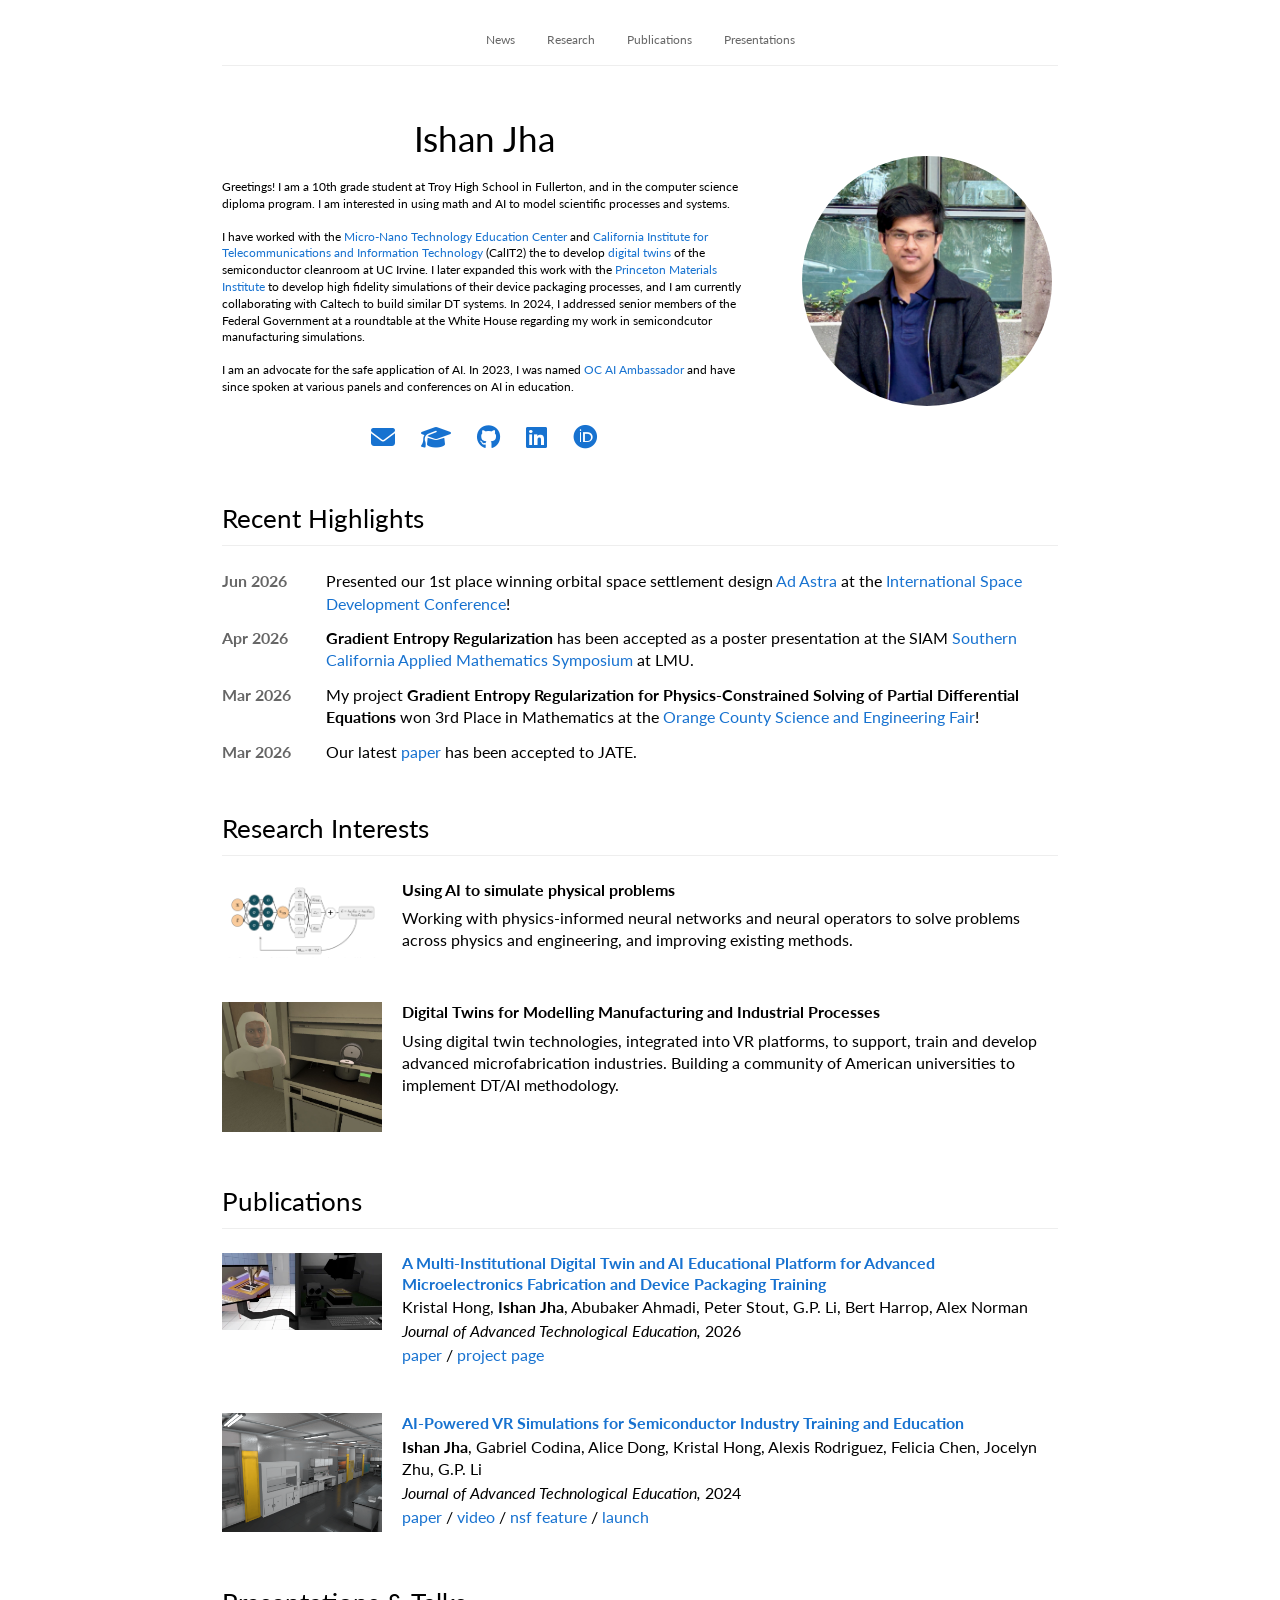
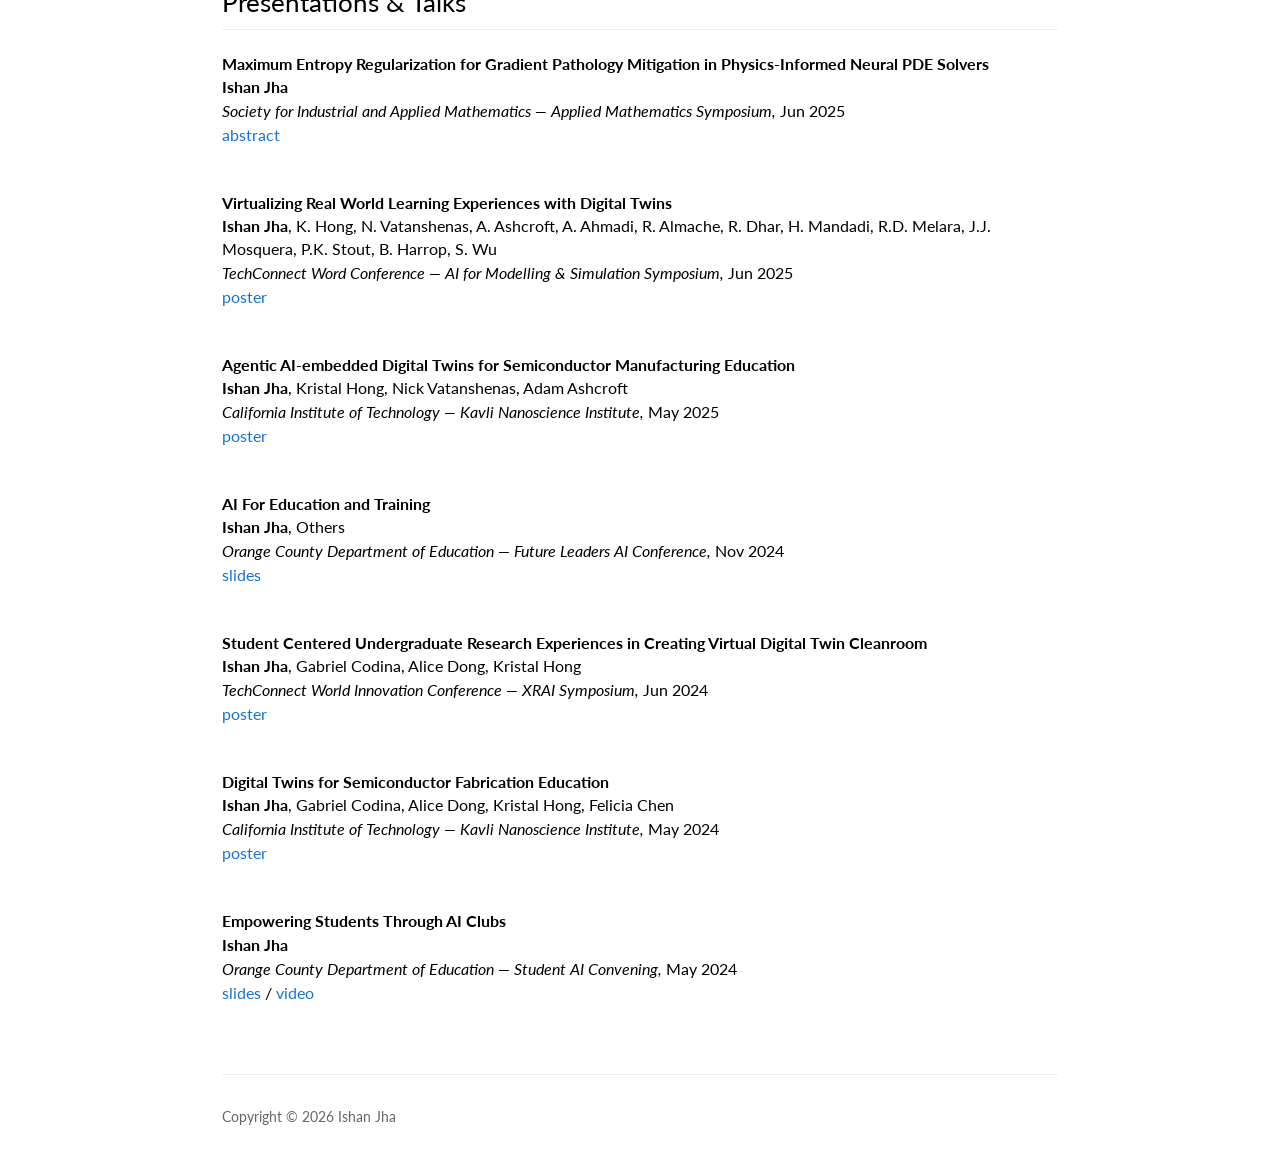
==== index.html @ f0838586 "Decrease body font size from 16px to 12px" ====
<!DOCTYPE html>
<html lang="en">
<head>
    <meta charset="UTF-8">
    <meta name="viewport" content="width=device-width, initial-scale=1.0">
    <title>Ishan Jha</title>
    <!-- Lato is the exact font used on Jon Barron's website -->
    <link href="https://fonts.googleapis.com/css2?family=Lato:ital,wght@0,300;0,400;0,700;1,400&display=swap" rel="stylesheet">
    <!-- FontAwesome for your icons -->
    <link rel="stylesheet" href="https://cdnjs.cloudflare.com/ajax/libs/font-awesome/6.4.0/css/all.min.css">
    
    <style> 
        :root {
            --theme-link: #1772d0; /* Exact blue from Jon Barron's site */
            --theme-hover: #0f5ba6;
            --text-main: #000000; /* Darker black to match the reference */
            --text-muted: #666666;
            --bg-body: #ffffff;
            --border-color: #eeeeee; 
        }

        * {
            box-sizing: border-box;
            margin: 0;
            padding: 0;
        }

        body {
            font-family: 'Lato', Verdana, Helvetica, sans-serif;
            font-size: 12px;
            color: var(--text-main);
            line-height: 1.4;
            background: var(--bg-body);
            -webkit-font-smoothing: antialiased;
            max-width: 900px;
            margin: 0 auto;
            padding: 2rem;
        }

        a {
            color: var(--theme-link); 
            text-decoration: none; 
            transition: color 0.2s ease-in-out; 
        }
        
        a:hover {
            text-decoration: underline; 
        }

        p {
            margin-bottom: 1rem;
            text-align: left; /* Removed justify to match reference */
        }

        /* Top Navigation */
        .top-nav {
            display: flex;
            justify-content: center;
            gap: 2rem;
            margin-bottom: 3rem;
            padding-bottom: 1rem;
            border-bottom: 1px solid var(--border-color);
        }

        .top-nav a {
            color: var(--text-muted);
            font-weight: 400;
        }

        .top-nav a:hover {
            color: var(--text-main);
            text-decoration: none;
        }

        /* Intro Section */
        .intro-container {
            display: flex;
            align-items: center;
            gap: 50px;
            margin-bottom: 3rem;
        }

        .intro-text {
            flex: 2;
        }

        .intro-image {
            flex: 1;
            text-align: center;
        }

        .intro-name {
            font-size: 2.2rem;
            font-weight: 400;
            margin-bottom: 1rem;
            color: #000;
            text-align: center;
        }

        .social-icons {
            text-align: center;
            margin-top: 1.5rem;
            font-size: 1.5rem;
        }

        .social-icons a {
            color: var(--theme-link);
            margin: 0 10px;
            transition: color 0.2s ease;
        }

        /* Image styling updated to force a perfect circle */
        .profile-pic {
            width: 100%;
            max-width: 250px;
            aspect-ratio: 1 / 1; /* Forces perfect square bounds before rounding */
            border-radius: 50%;
            object-fit: cover;
        }

        /* Section Headers */
        h2 {
            font-size: 1.6rem;
            font-weight: 400;
            margin-top: 3rem;
            margin-bottom: 1.5rem;
            color: #000;
            border-bottom: 1px solid var(--border-color);
            padding-bottom: 0.5rem;
        }

        /* News List */
        .news-list {
            margin-bottom: 2rem;
        }

        .news-item {
            display: flex;
            gap: 1.5rem;
            margin-bottom: 0.75rem;
            font-size: 1rem;
        }

        .news-date {
            flex: 0 0 80px;
            font-weight: 700;
            color: var(--text-muted);
        }

        .news-content {
            flex: 1;
        }

        /* Academic Item Rows */
        .item-row {
            display: flex;
            gap: 20px;
            margin-bottom: 2.5rem;
            align-items: flex-start;
        }

        .item-image {
            flex: 0 0 160px; /* Matched to typical Jon Barron image width */
        }

        .item-image img {
            width: 100%;
            height: auto;
        }

        .item-content {
            flex: 1;
        }

        /* Paper Title Styling */
        .item-title {
            font-size: 1rem;
            font-weight: 700;
            margin-bottom: 0.1rem;
            line-height: 1.3;
        }
        
        .item-title a {
            color: var(--theme-link); /* Titles are blue when linked */
            text-decoration: none;
        }
        
        .item-title a:hover {
            text-decoration: underline;
        }

        /* Authors Styling */
        .item-authors {
            font-size: 1rem;
            margin-bottom: 0.1rem;
            color: var(--text-main);
        }

        .author-highlight {
            font-weight: 700;
            color: var(--text-main);
        }

        /* Venue Styling */
        .item-venue {
            font-size: 1rem;
            font-style: italic;
            margin-bottom: 0.1rem;
            color: var(--text-main);
        }
        
        .item-venue span.date {
            font-style: normal;
            font-weight: 400;
            color: var(--text-main); /* Removed red color */
        }

        /* Links Styling */
        .item-links {
            font-size: 1rem;
            margin-bottom: 0.4rem;
        }

        /* Abstract Styling */
        .item-abstract {
            font-size: 1rem;
            color: var(--text-main); /* Changed from muted to standard black */
            margin-top: 0.4rem;
            text-align: left; /* Removed justify */
        }

        /* Footer */
        footer {
            margin-top: 4rem;
            padding-top: 2rem;
            border-top: 1px solid var(--border-color);
            text-align: center;
            color: var(--text-muted);
            font-size: 0.9rem;
        }

        /* Mobile Responsiveness */
        @media (max-width: 768px) {
            .intro-container {
                flex-direction: column-reverse;
                text-align: center;
                gap: 2rem;
            }
            .intro-text p {
                text-align: left;
            }
            .item-row {
                flex-direction: column;
                gap: 15px;
            }
            .item-image {
                flex: none;
                width: 100%;
                max-width: 200px;
                margin: 0 auto;
            }
        }
    </style>
</head>
<body>

    <!-- TOP NAVIGATION -->
    <nav class="top-nav">
        <a href="#news">News</a>
        <a href="#research">Research</a>
        <a href="#publications">Publications</a>
        <a href="#presentations">Presentations</a>
    </nav>

    <!-- INTRO SECTION -->
    <div class="intro-container">
        <div class="intro-text">
            <h1 class="intro-name">Ishan Jha</h1>
            
            <p>Greetings! I am a 10th grade student at Troy High School in Fullerton, and in the computer science diploma program. I am interested in using math and AI to model scientific processes and systems.</p>
            <p>I have worked with the <a href="https://micronanoeducation.org" target="_blank">Micro-Nano Technology Education Center</a> and <a href="https://www.calit2.uci.edu" target="_blank"> California Institute for Telecommunications and Information Technology</a> (CalIT2) the to develop <a href="https://en.wikipedia.org/wiki/Simulations_and_games_in_industry_education" target="_blank">digital twins</a> of the semiconductor cleanroom at UC Irvine. I later expanded this work with the <a href="https://materials.princeton.edu" target="_blank">Princeton Materials Institute</a> to develop high fidelity simulations of their device packaging processes, and I am currently collaborating with Caltech to build similar DT systems. In 2024, I addressed senior members of the Federal Government at a roundtable at the White House regarding my work in semicondcutor manufacturing simulations.</p>
            <p>I am an advocate for the safe application of AI. In 2023, I was named <a href="https://ocde.us/Pages/Home.aspx" target="_blank">OC AI Ambassador</a> and have since spoken at various panels and conferences on AI in education.</p>

            <!-- Icons moved below the text blocks -->
            <div class="social-icons">
                <a href="mailto:ishanyjha@gmail.com" title="Email"><i class="fa-solid fa-envelope"></i></a>
                <a href="https://scholar.google.com/citations?user=KJxBoMAAAAAJ&hl=en&" target="_blank" title="Google Scholar"><i class="fa-solid fa-graduation-cap"></i></a>
                <a href="https://github.com/ishanyjha" target="_blank" title="GitHub"><i class="fa-brands fa-github"></i></a>
                <a href="https://www.linkedin.com/in/ishan-j-871094354/" target="_blank" title="LinkedIn"><i class="fa-brands fa-linkedin"></i></a>
                <a href="https://orcid.org/0009-0009-4202-9139" target="_blank" title="ORCID"><i class="fa-brands fa-orcid"></i></a>
            </div>
        </div>
        
        <div class="intro-image">
            <img src="IMG_1922.jpeg" alt="Ishan Jha" class="profile-pic">
        </div>
    </div>

    <!-- NEWS SECTION -->
    <div id="news">
        <h2>Recent Highlights</h2>
        <div class="news-list">
            <div class="news-item">
                <div class="news-date">Jun 2026</div>
                <div class="news-content">Presented our 1st place winning orbital space settlement design <a href="https://drive.google.com/file/d/1yrLhhtL4hJG6lbQ-jq8W8Y3J7CUIvzwR/view?usp=sharing" target="_blank">Ad Astra</a> at the <a href="https://nss.org/nss-space-settlement-contest" target="_blank">International Space Development Conference</a>!</div>
            </div>
            <div class="news-item">
                <div class="news-date">Apr 2026</div>
                <div class="news-content"><b>Gradient Entropy Regularization</b> has been accepted as a poster presentation at the SIAM <a href="https://www.socams.org/" target="_blank">Southern California Applied Mathematics Symposium</a> at LMU.</div>
            </div>        
            <div class="news-item">
                <div class="news-date">Mar 2026</div>
                <div class="news-content">My project <b>Gradient Entropy Regularization for Physics-Constrained Solving of Partial Differential Equations</b> won 3rd Place in Mathematics at the <a href="https://ocsef.org/fair/awards" target="_blank">Orange County Science and Engineering Fair</a>!</div>
            </div>
            <div class="news-item">
                <div class="news-date">Mar 2026</div>
                <div class="news-content">Our latest <a href="https://zenodo.org/records/19241366" target="_blank">paper</a> has been accepted to JATE.</div>
            </div>
        </div>
    </div>

    <!-- RESEARCH SECTION -->
    <div id="research">
        <h2>Research Interests</h2>
        
        <div class="item-row">
            <div class="item-image"><img src="hello.png" alt="Visualization for Physics-Informed ML research"></div>
            <div class="item-content">
                <div class="item-title">Using AI to simulate physical problems</div>
                <div class="item-abstract">Working with physics-informed neural networks and neural operators to solve problems across physics and engineering, and improving existing methods.</div>
            </div>
        </div>

        <div class="item-row">
            <div class="item-image"><img src="snip.JPG" alt="Simulation view for Digital Twin project"></div>
            <div class="item-content">
                <div class="item-title">Digital Twins for Modelling Manufacturing and Industrial Processes</div>
                <div class="item-abstract">Using digital twin technologies, integrated into VR platforms, to support, train and develop advanced microfabrication industries. Building a community of American universities to implement DT/AI methodology.</div>
            </div>
        </div>
    </div>

    <!-- PUBLICATIONS SECTION -->
    <div id="publications">
        <h2>Publications</h2>

        <div class="item-row">
            <div class="item-image"><img src="Paper2.png" alt="Paper Thumbnail"></div>
            <div class="item-content">
                <!-- Title wrapped in <a> tag to match the blue linked title format exactly -->
                <div class="item-title"><a href="https://zenodo.org/records/19241366" target="_blank">A Multi-Institutional Digital Twin and AI Educational Platform for Advanced Microelectronics Fabrication and Device Packaging Training</a></div>
                <div class="item-authors">Kristal Hong, <span class="author-highlight">Ishan Jha</span>, Abubaker Ahmadi, Peter Stout, G.P. Li, Bert Harrop, Alex Norman</div>
                <div class="item-venue">Journal of Advanced Technological Education, <span class="date">2026</span></div>
                <div class="item-links">
                    <a href="https://zenodo.org/records/19241366" target="_blank">paper</a> / 
                    <a href="https://ishanyjha.github.io/dtai.html" target="_blank">project page</a>
                </div>
               
            </div>
        </div>
        
        <div class="item-row">
            <div class="item-image"><img src="Visual1.png" alt="Paper Thumbnail"></div>
            <div class="item-content">
                <!-- Title wrapped in <a> tag to match the blue linked title format exactly -->
                <div class="item-title"><a href="https://zenodo.org/records/14933891" target="_blank">AI-Powered VR Simulations for Semiconductor Industry Training and Education</a></div>
                <div class="item-authors"><span class="author-highlight">Ishan Jha</span>, Gabriel Codina, Alice Dong, Kristal Hong, Alexis Rodriguez, Felicia Chen, Jocelyn Zhu, G.P. Li</div>
                <div class="item-venue">Journal of Advanced Technological Education, <span class="date">2024</span></div>
                <div class="item-links">
                    <a href="https://zenodo.org/records/14933891" target="_blank">paper</a> / 
                    <a href="https://www.youtube.com/watch?v=Ri-jqU0WzQM&t=5s" target="_blank">video</a> / 
                    <a href="https://www.nsf.gov/news/sparking-curiosity-future-semiconductor-workforce" target="_blank">nsf feature</a> / 
                    <a href="https://launch.siminsights.com?s=f70bd167-3f04-4f28-8339-7ff5fab28807" target="_blank">launch</a>
                </div>
               
            </div>
        </div>
    </div>

    <!-- PRESENTATIONS SECTION -->
    <div id="presentations">
        <h2>Presentations & Talks</h2>

        <div class="item-row">
            <div class="item-content">
                <div class="item-title">Maximum Entropy Regularization for Gradient Pathology Mitigation in Physics-Informed Neural PDE Solvers</div>
                <div class="item-authors"><span class="author-highlight">Ishan Jha</span></div>
                <div class="item-venue">Society for Industrial and Applied Mathematics — Applied Mathematics Symposium, <span class="date">Jun 2025</span></div>
                <div class="item-links">
                    <a href="https://www.socams.org/schedule" target="_blank">abstract</a>
                </div>
            </div>
        </div>
        
        <div class="item-row">
            <div class="item-content">
                <div class="item-title">Virtualizing Real World Learning Experiences with Digital Twins</div>
                <div class="item-authors"><span class="author-highlight">Ishan Jha</span>, K. Hong, N. Vatanshenas, A. Ashcroft, A. Ahmadi, R. Almache, R. Dhar, H. Mandadi, R.D. Melara, J.J. Mosquera, P.K. Stout, B. Harrop, S. Wu</div>
                <div class="item-venue">TechConnect Word Conference — AI for Modelling & Simulation Symposium, <span class="date">Jun 2025</span></div>
                <div class="item-links">
                    <a href="https://princeton.edu" target="_blank">poster</a>
                </div>
            </div>
        </div>

        <div class="item-row">
            <div class="item-content">
                <div class="item-title">Agentic AI-embedded Digital Twins for Semiconductor Manufacturing Education</div>
                <div class="item-authors"><span class="author-highlight">Ishan Jha</span>, Kristal Hong, Nick Vatanshenas, Adam Ashcroft</div>
                <div class="item-venue">California Institute of Technology — Kavli Nanoscience Institute, <span class="date">May 2025</span></div>
                <div class="item-links">
                    <a href="https://github.com/Ishanyjha/ishanyjha.github.io/blob/b8a08e5515cd70a42ba76ed5155820049a36e841/Poster%20for%20Caltech%202025.pdf" target="_blank">poster</a>
                </div>
            </div>
        </div>

        <div class="item-row">
            <div class="item-content">
                <div class="item-title">AI For Education and Training</div>
                <div class="item-authors"><span class="author-highlight">Ishan Jha</span>, Others</div>
                <div class="item-venue">Orange County Department of Education — Future Leaders AI Conference, <span class="date">Nov 2024</span></div>
                <div class="item-links">
                    <a href="https://docs.google.com/presentation/d/1trymELfKDnHdj340TnMqMLKF8STPKpN9xWVmITHn03Y/edit?usp=sharing" target="_blank">slides</a>
                </div>
            </div>
        </div>

        <div class="item-row">
            <div class="item-content">
                <div class="item-title">Student Centered Undergraduate Research Experiences in Creating Virtual Digital Twin Cleanroom</div>
                <div class="item-authors"><span class="author-highlight">Ishan Jha</span>, Gabriel Codina, Alice Dong, Kristal Hong</div>
                <div class="item-venue">TechConnect World Innovation Conference — XRAI Symposium, <span class="date">Jun 2024</span></div>
                <div class="item-links">
                    <a href="https://github.com/Ishanyjha/ishanyjha.github.io/blob/2c21d5897545eb75615c337f28bb3d09b966de41/UCI%20START%20Academic%20Poster%20(1).pdf" target="_blank">poster</a>
                </div>
            </div>
        </div>

        <div class="item-row">
            <div class="item-content">
                <div class="item-title">Digital Twins for Semiconductor Fabrication Education</div>
                <div class="item-authors"><span class="author-highlight">Ishan Jha</span>, Gabriel Codina, Alice Dong, Kristal Hong, Felicia Chen</div>
                <div class="item-venue">California Institute of Technology — Kavli Nanoscience Institute, <span class="date">May 2024</span></div>
                <div class="item-links">
                    <a href="https://github.com/Ishanyjha/ishanyjha.github.io/blob/2c21d5897545eb75615c337f28bb3d09b966de41/UCI%20START%20Academic%20Poster%20(1).pdf" target="_blank">poster</a>
                </div>
            </div>
        </div>

        <div class="item-row">
            <div class="item-content">
                <div class="item-title">Empowering Students Through AI Clubs</div>
                <div class="item-authors"><span class="author-highlight">Ishan Jha</span></div>
                <div class="item-venue">Orange County Department of Education — Student AI Convening, <span class="date">May 2024</span></div>
                <div class="item-links">
                    <a href="https://docs.google.com/presentation/d/1hj7_zbnqVg7TAxt5kjAVCEwvPyUrD_DBp5Ijl_JvQo8/edit?usp=sharing" target="_blank">slides</a> / 
                    <a href="https://www.youtube.com/watch?v=NugQOMaJuuw" target="_blank">video</a>
                </div>
            </div>
        </div>
    </div>

    <footer>
        <p>Copyright &copy; 2026 Ishan Jha</p>
    </footer>

</body>
</html>
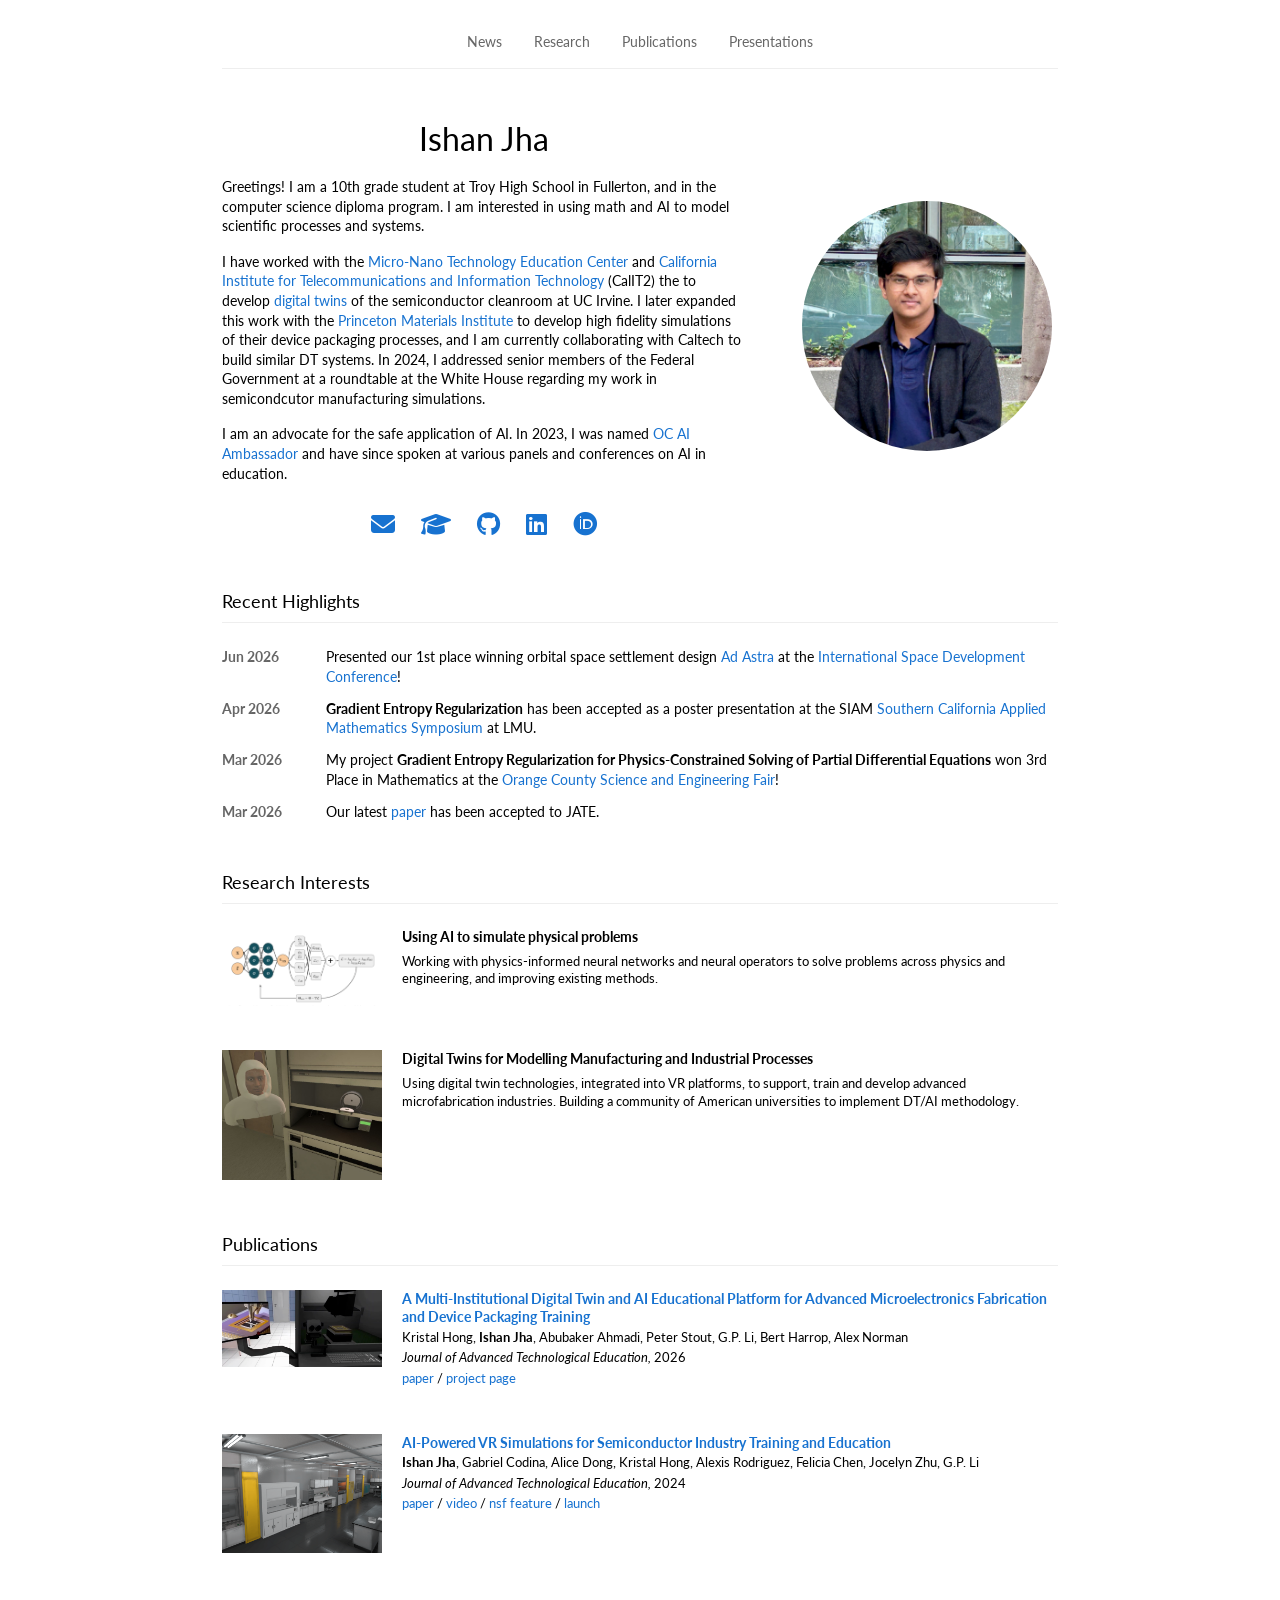
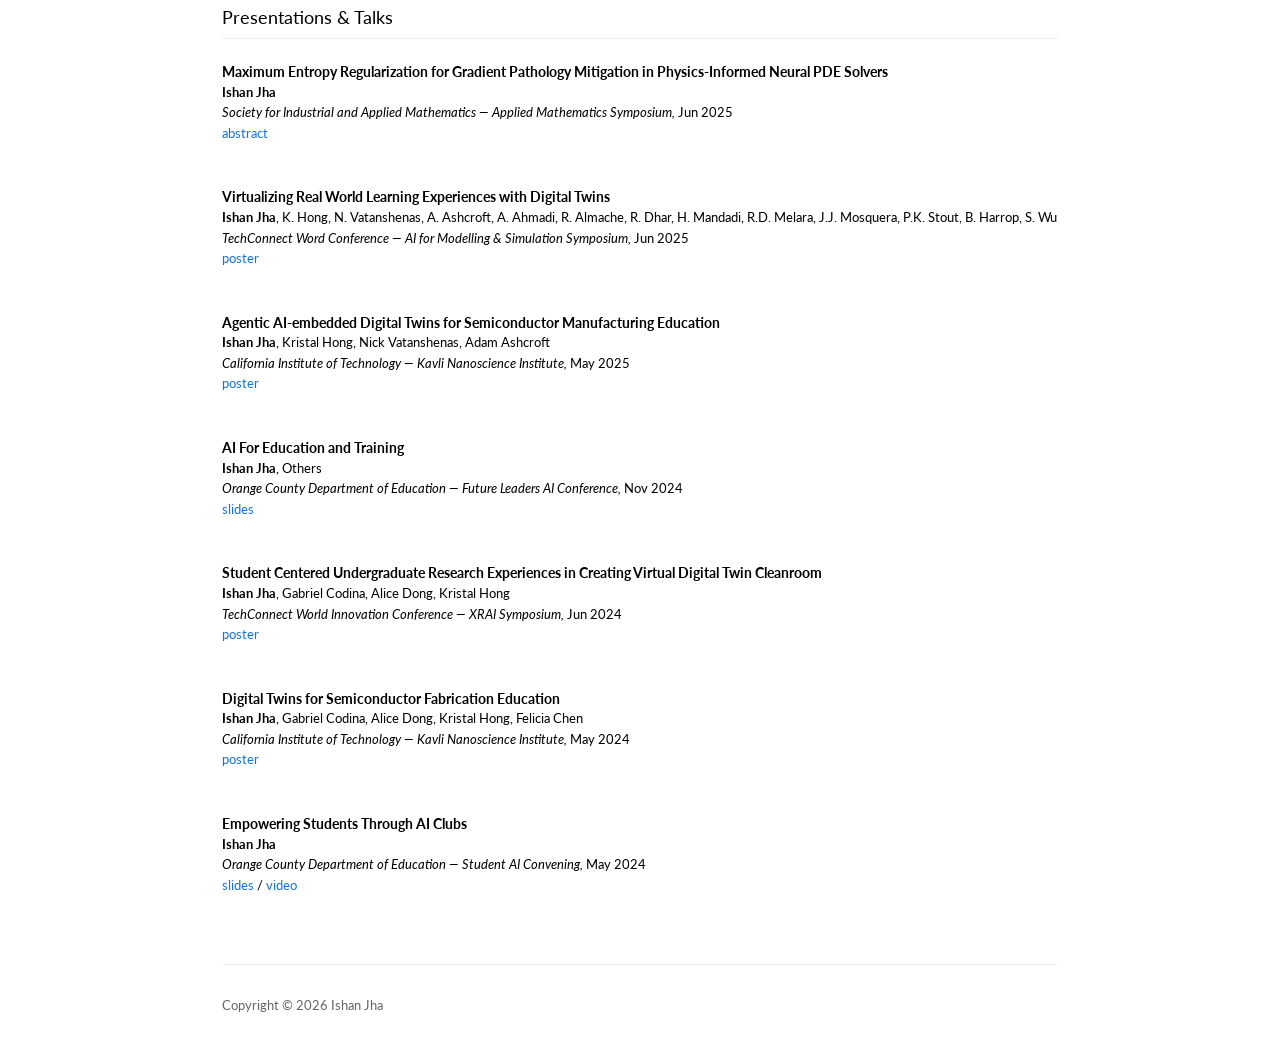
==== commit acdd3991: "Adjust font sizes for various elements in index.html" ====
--- a/index.html
+++ b/index.html
@@ -27,7 +27,7 @@
 
         body {
             font-family: 'Lato', Verdana, Helvetica, sans-serif;
-            font-size: 12px;
+            font-size: 14px;
             color: var(--text-main);
             line-height: 1.4;
             background: var(--bg-body);
@@ -90,7 +90,7 @@
         }
 
         .intro-name {
-            font-size: 2.2rem;
+            font-size: 1.98rem;
             font-weight: 400;
             margin-bottom: 1rem;
             color: #000;
@@ -120,7 +120,7 @@
 
         /* Section Headers */
         h2 {
-            font-size: 1.6rem;
+            font-size: 1.11rem;
             font-weight: 400;
             margin-top: 3rem;
             margin-bottom: 1.5rem;
@@ -138,7 +138,7 @@
             display: flex;
             gap: 1.5rem;
             margin-bottom: 0.75rem;
-            font-size: 1rem;
+            font-size: 0.89rem;
         }
 
         .news-date {
@@ -174,7 +174,7 @@
 
         /* Paper Title Styling */
         .item-title {
-            font-size: 1rem;
+            font-size: 0.87rem;
             font-weight: 700;
             margin-bottom: 0.1rem;
             line-height: 1.3;
@@ -191,7 +191,7 @@
 
         /* Authors Styling */
         .item-authors {
-            font-size: 1rem;
+            font-size: 0.84rem;
             margin-bottom: 0.1rem;
             color: var(--text-main);
         }
@@ -203,7 +203,7 @@
 
         /* Venue Styling */
         .item-venue {
-            font-size: 1rem;
+            font-size: 0.84rem;
             font-style: italic;
             margin-bottom: 0.1rem;
             color: var(--text-main);
@@ -217,13 +217,13 @@
 
         /* Links Styling */
         .item-links {
-            font-size: 1rem;
+            font-size: 0.824rem;
             margin-bottom: 0.4rem;
         }
 
         /* Abstract Styling */
         .item-abstract {
-            font-size: 1rem;
+            font-size: 0.80rem;
             color: var(--text-main); /* Changed from muted to standard black */
             margin-top: 0.4rem;
             text-align: left; /* Removed justify */
@@ -236,7 +236,7 @@
             border-top: 1px solid var(--border-color);
             text-align: center;
             color: var(--text-muted);
-            font-size: 0.9rem;
+            font-size: 0.8rem;
         }
 
         /* Mobile Responsiveness */
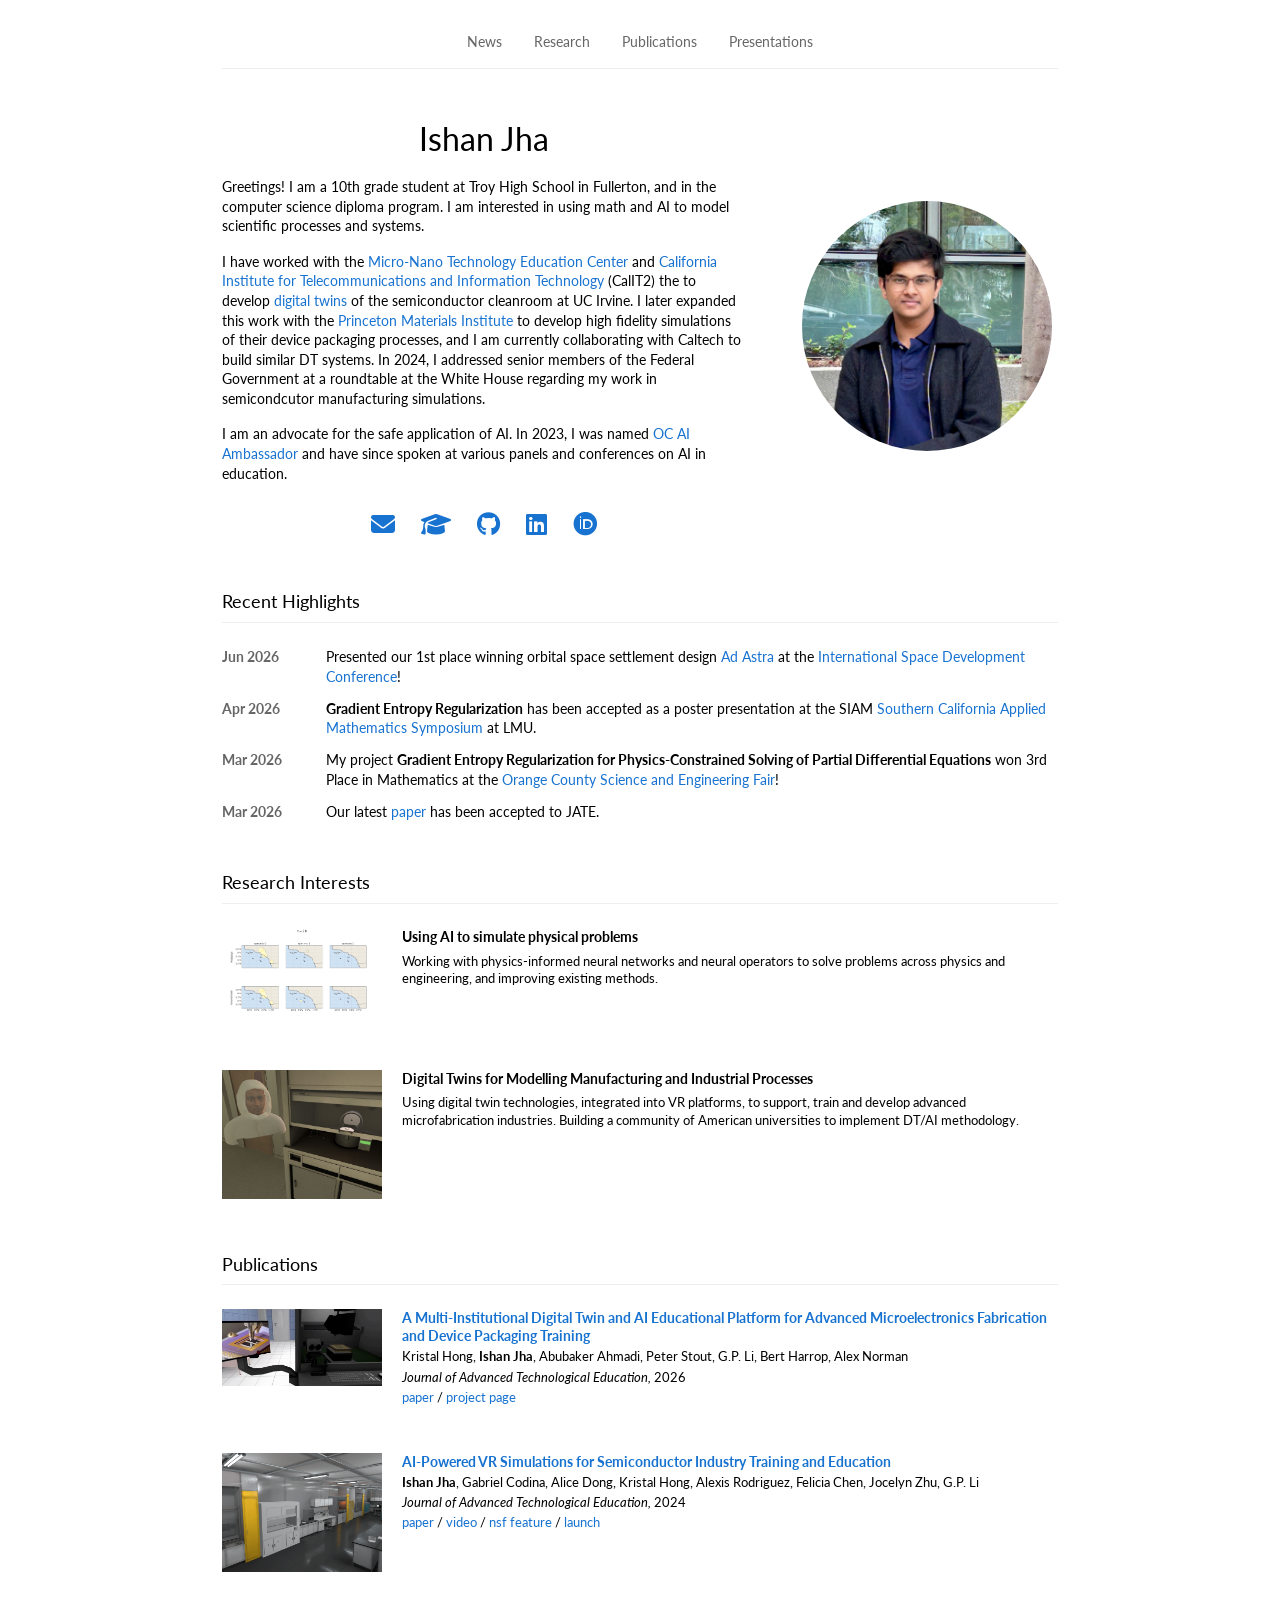
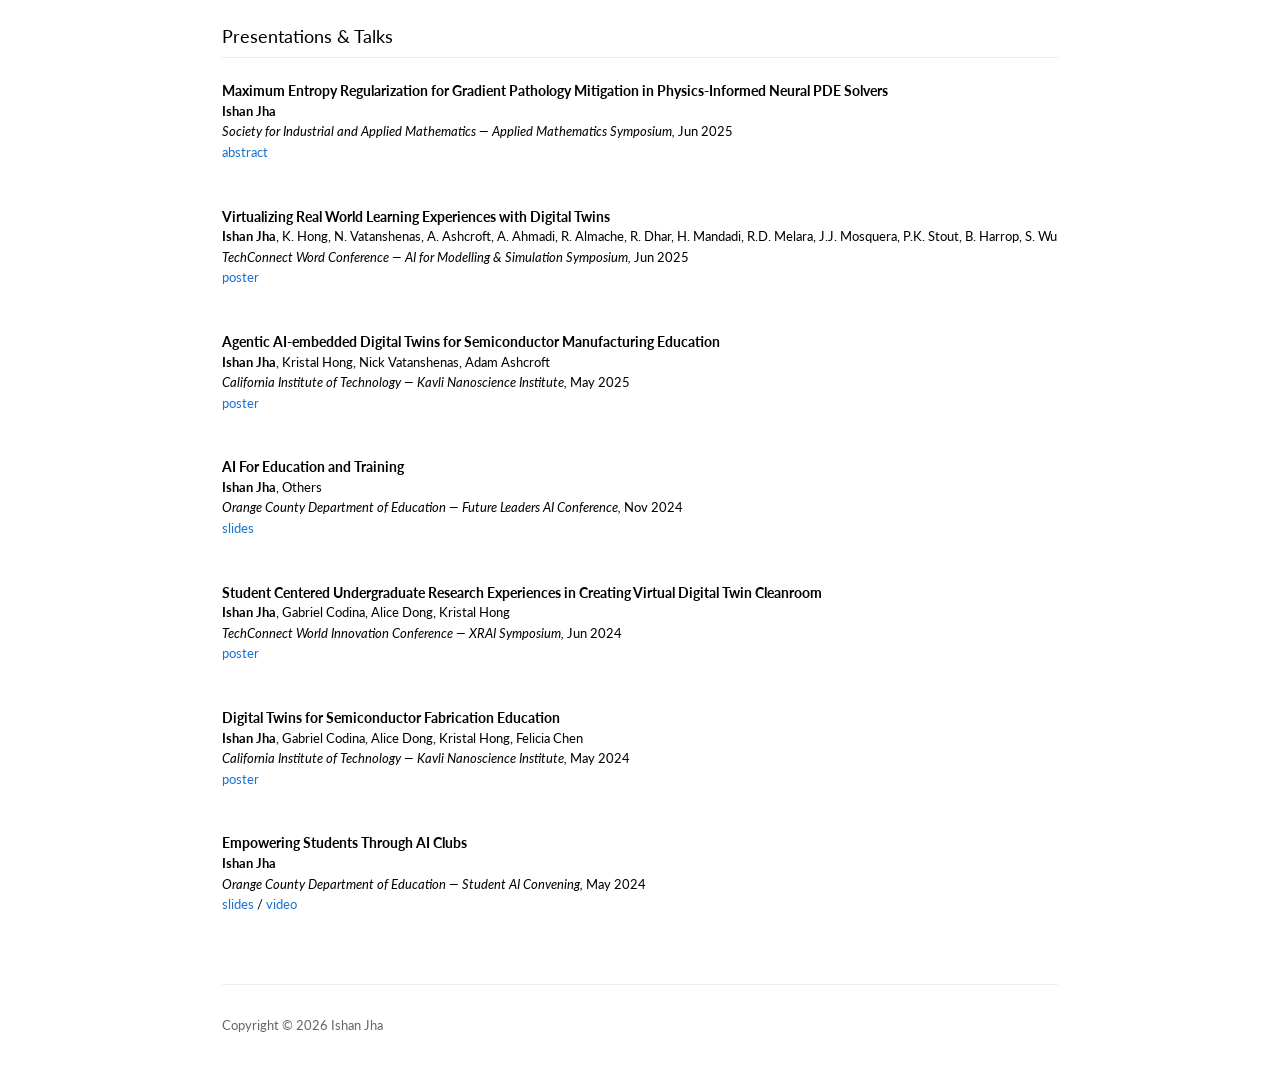
==== commit 6ab4c031: "Update research image from hello.png to rollout_animation.gif" ====
--- a/index.html
+++ b/index.html
@@ -324,7 +324,7 @@
         <h2>Research Interests</h2>
         
         <div class="item-row">
-            <div class="item-image"><img src="hello.png" alt="Visualization for Physics-Informed ML research"></div>
+            <div class="item-image"><img src="rollout_animation.gif" alt="Visualization for Physics-Informed ML research"></div>
             <div class="item-content">
                 <div class="item-title">Using AI to simulate physical problems</div>
                 <div class="item-abstract">Working with physics-informed neural networks and neural operators to solve problems across physics and engineering, and improving existing methods.</div>
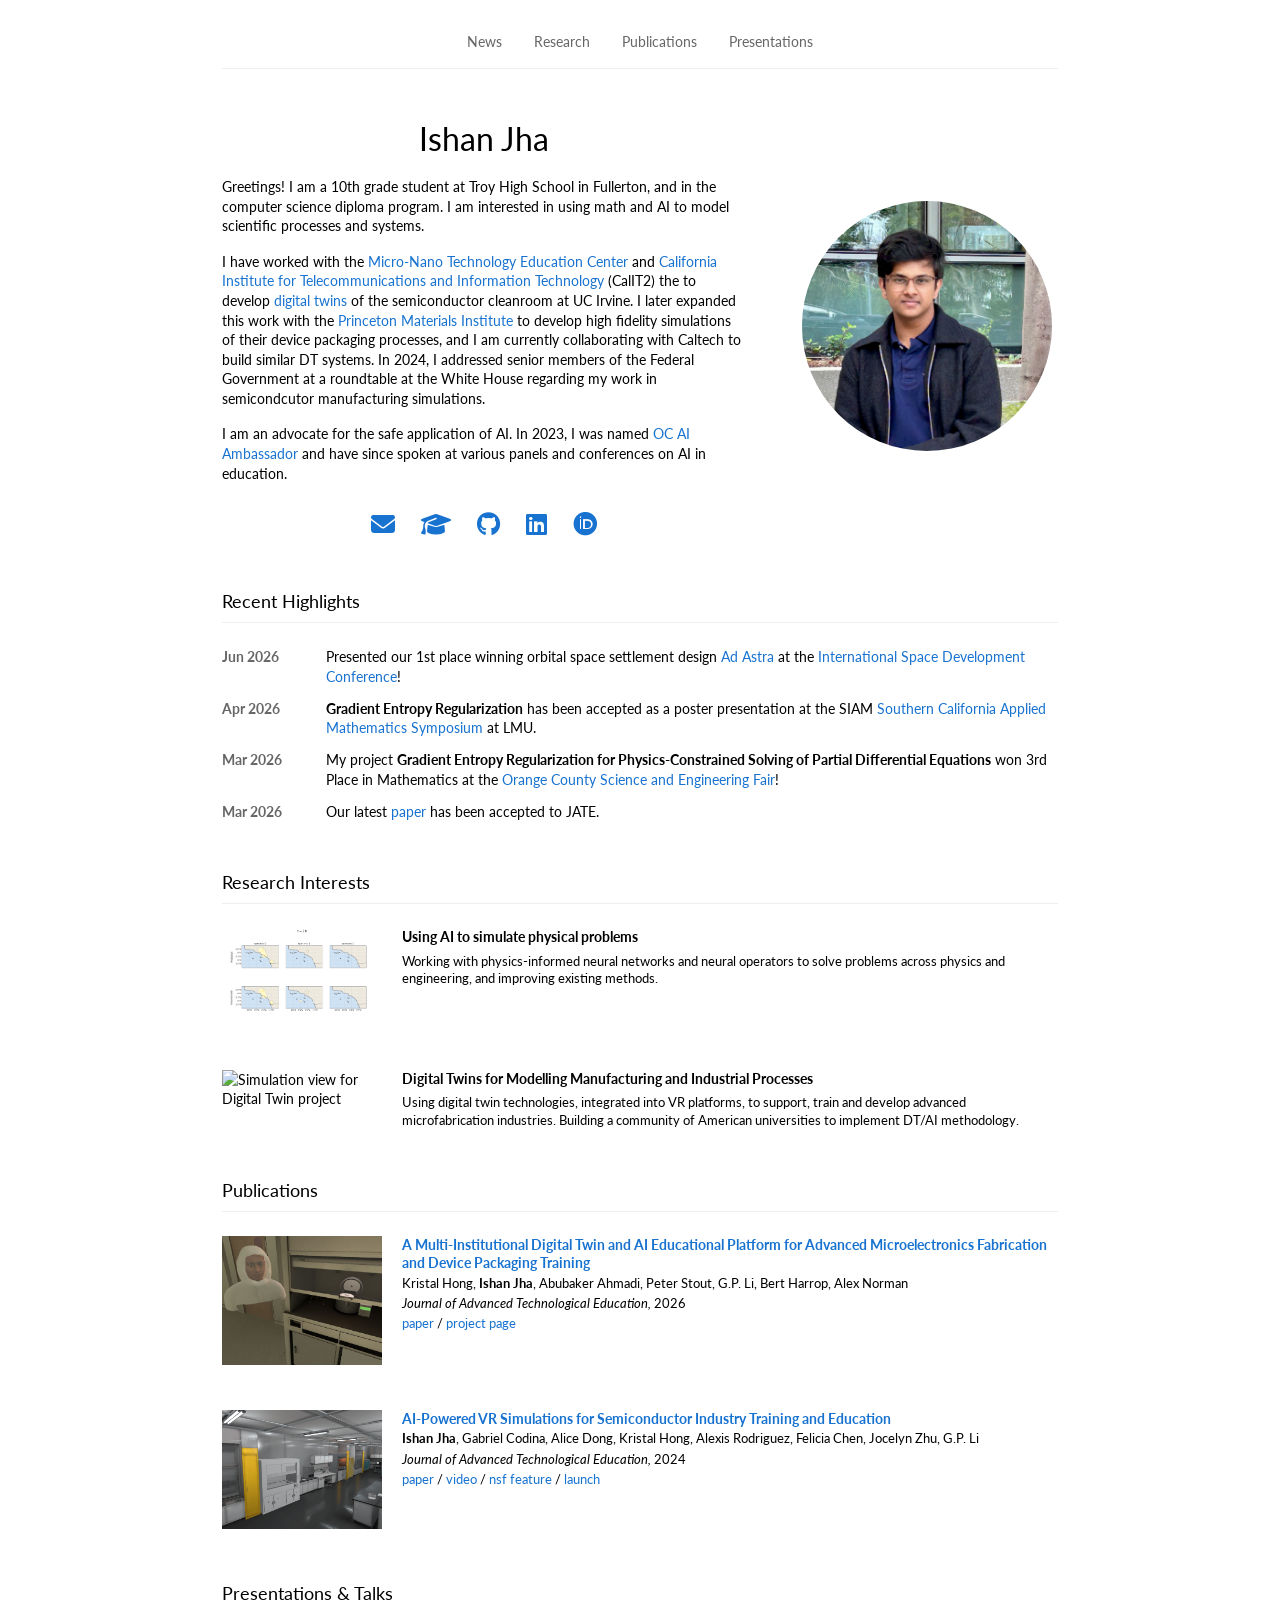
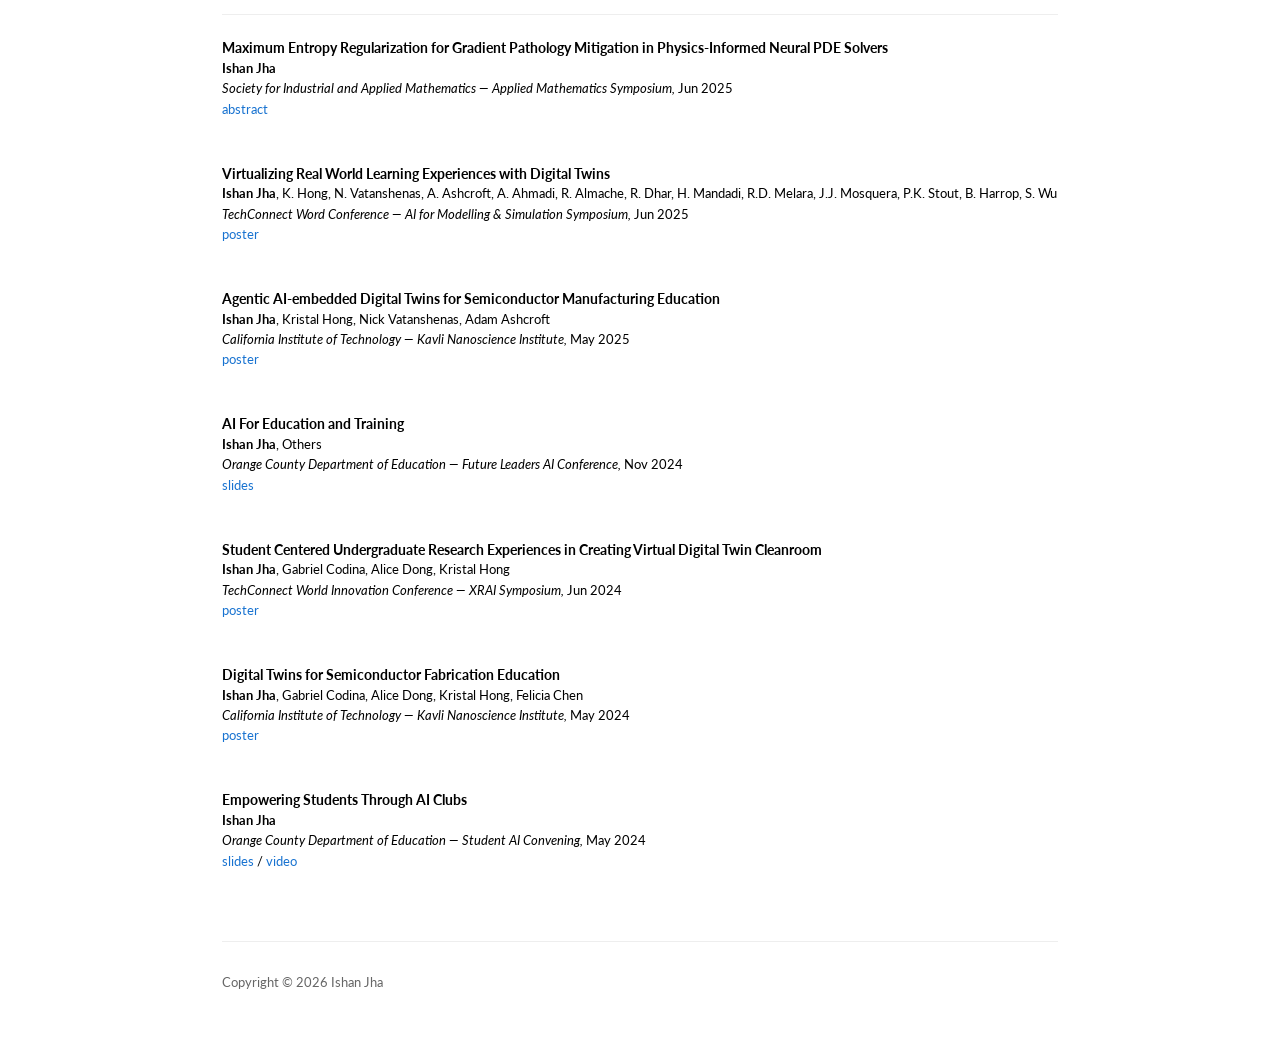
==== commit d2e0523e: "Replace images in item-row with new sources" ====
--- a/index.html
+++ b/index.html
@@ -4,16 +4,16 @@
     <meta charset="UTF-8">
     <meta name="viewport" content="width=device-width, initial-scale=1.0">
     <title>Ishan Jha</title>
-    <!-- Lato is the exact font used on Jon Barron's website -->
+
     <link href="https://fonts.googleapis.com/css2?family=Lato:ital,wght@0,300;0,400;0,700;1,400&display=swap" rel="stylesheet">
-    <!-- FontAwesome for your icons -->
+
     <link rel="stylesheet" href="https://cdnjs.cloudflare.com/ajax/libs/font-awesome/6.4.0/css/all.min.css">
     
     <style> 
         :root {
-            --theme-link: #1772d0; /* Exact blue from Jon Barron's site */
+            --theme-link: #1772d0; 
             --theme-hover: #0f5ba6;
-            --text-main: #000000; /* Darker black to match the reference */
+            --text-main: #000000; 
             --text-muted: #666666;
             --bg-body: #ffffff;
             --border-color: #eeeeee; 
@@ -49,10 +49,10 @@
 
         p {
             margin-bottom: 1rem;
-            text-align: left; /* Removed justify to match reference */
-        }
-
-        /* Top Navigation */
+            text-align: left; 
+        }
+
+  
         .top-nav {
             display: flex;
             justify-content: center;
@@ -72,7 +72,7 @@
             text-decoration: none;
         }
 
-        /* Intro Section */
+
         .intro-container {
             display: flex;
             align-items: center;
@@ -109,11 +109,11 @@
             transition: color 0.2s ease;
         }
 
-        /* Image styling updated to force a perfect circle */
+
         .profile-pic {
             width: 100%;
             max-width: 250px;
-            aspect-ratio: 1 / 1; /* Forces perfect square bounds before rounding */
+            aspect-ratio: 1 / 1; 
             border-radius: 50%;
             object-fit: cover;
         }
@@ -151,7 +151,7 @@
             flex: 1;
         }
 
-        /* Academic Item Rows */
+    
         .item-row {
             display: flex;
             gap: 20px;
@@ -160,7 +160,7 @@
         }
 
         .item-image {
-            flex: 0 0 160px; /* Matched to typical Jon Barron image width */
+            flex: 0 0 160px; 
         }
 
         .item-image img {
@@ -172,7 +172,7 @@
             flex: 1;
         }
 
-        /* Paper Title Styling */
+        
         .item-title {
             font-size: 0.87rem;
             font-weight: 700;
@@ -181,7 +181,7 @@
         }
         
         .item-title a {
-            color: var(--theme-link); /* Titles are blue when linked */
+            color: var(--theme-link);
             text-decoration: none;
         }
         
@@ -212,7 +212,7 @@
         .item-venue span.date {
             font-style: normal;
             font-weight: 400;
-            color: var(--text-main); /* Removed red color */
+            color: var(--text-main); 
         }
 
         /* Links Styling */
@@ -224,9 +224,9 @@
         /* Abstract Styling */
         .item-abstract {
             font-size: 0.80rem;
-            color: var(--text-main); /* Changed from muted to standard black */
+            color: var(--text-main); 
             margin-top: 0.4rem;
-            text-align: left; /* Removed justify */
+            text-align: left; 
         }
 
         /* Footer */
@@ -281,7 +281,7 @@
             <p>I have worked with the <a href="https://micronanoeducation.org" target="_blank">Micro-Nano Technology Education Center</a> and <a href="https://www.calit2.uci.edu" target="_blank"> California Institute for Telecommunications and Information Technology</a> (CalIT2) the to develop <a href="https://en.wikipedia.org/wiki/Simulations_and_games_in_industry_education" target="_blank">digital twins</a> of the semiconductor cleanroom at UC Irvine. I later expanded this work with the <a href="https://materials.princeton.edu" target="_blank">Princeton Materials Institute</a> to develop high fidelity simulations of their device packaging processes, and I am currently collaborating with Caltech to build similar DT systems. In 2024, I addressed senior members of the Federal Government at a roundtable at the White House regarding my work in semicondcutor manufacturing simulations.</p>
             <p>I am an advocate for the safe application of AI. In 2023, I was named <a href="https://ocde.us/Pages/Home.aspx" target="_blank">OC AI Ambassador</a> and have since spoken at various panels and conferences on AI in education.</p>
 
-            <!-- Icons moved below the text blocks -->
+           
             <div class="social-icons">
                 <a href="mailto:ishanyjha@gmail.com" title="Email"><i class="fa-solid fa-envelope"></i></a>
                 <a href="https://scholar.google.com/citations?user=KJxBoMAAAAAJ&hl=en&" target="_blank" title="Google Scholar"><i class="fa-solid fa-graduation-cap"></i></a>
@@ -332,7 +332,7 @@
         </div>
 
         <div class="item-row">
-            <div class="item-image"><img src="snip.JPG" alt="Simulation view for Digital Twin project"></div>
+            <div class="item-image"><img src="paper2.png" alt="Simulation view for Digital Twin project"></div>
             <div class="item-content">
                 <div class="item-title">Digital Twins for Modelling Manufacturing and Industrial Processes</div>
                 <div class="item-abstract">Using digital twin technologies, integrated into VR platforms, to support, train and develop advanced microfabrication industries. Building a community of American universities to implement DT/AI methodology.</div>
@@ -345,7 +345,7 @@
         <h2>Publications</h2>
 
         <div class="item-row">
-            <div class="item-image"><img src="Paper2.png" alt="Paper Thumbnail"></div>
+            <div class="item-image"><img src="snip.JPG" alt="Paper Thumbnail"></div>
             <div class="item-content">
                 <!-- Title wrapped in <a> tag to match the blue linked title format exactly -->
                 <div class="item-title"><a href="https://zenodo.org/records/19241366" target="_blank">A Multi-Institutional Digital Twin and AI Educational Platform for Advanced Microelectronics Fabrication and Device Packaging Training</a></div>
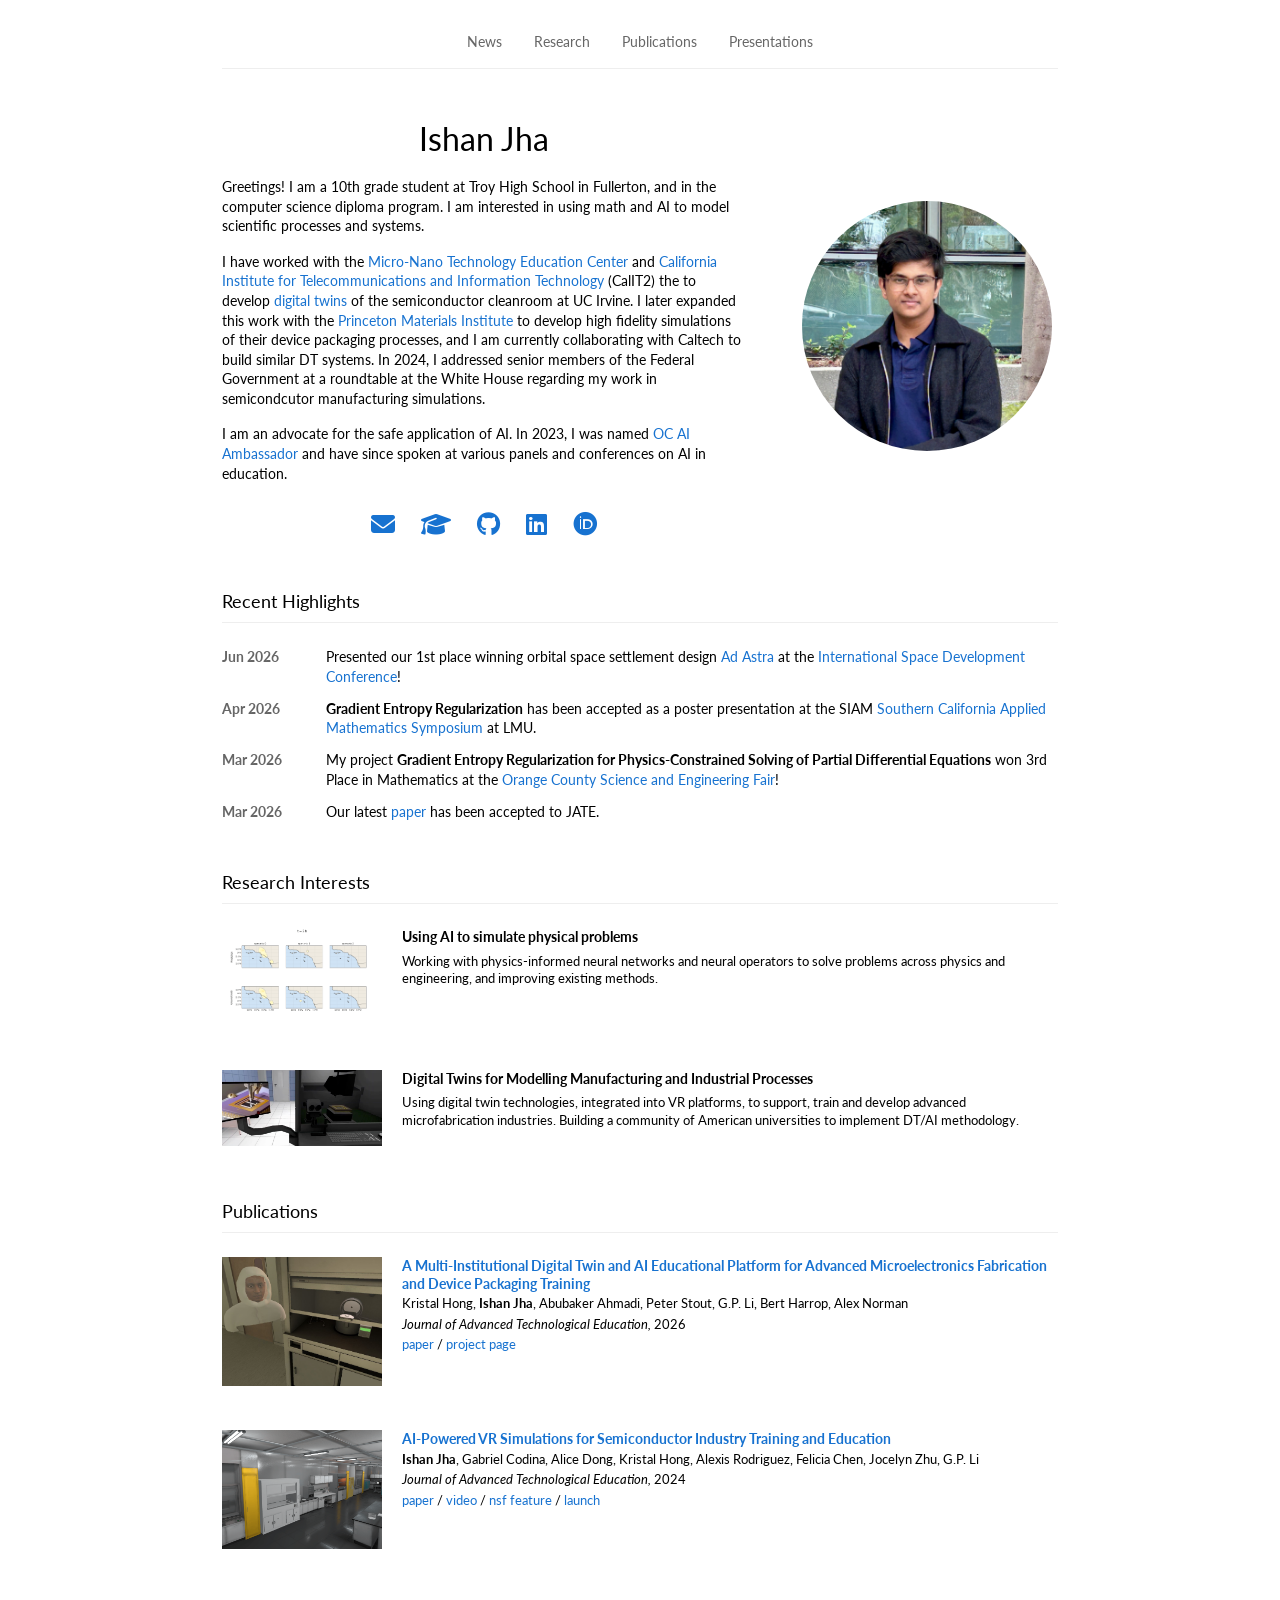
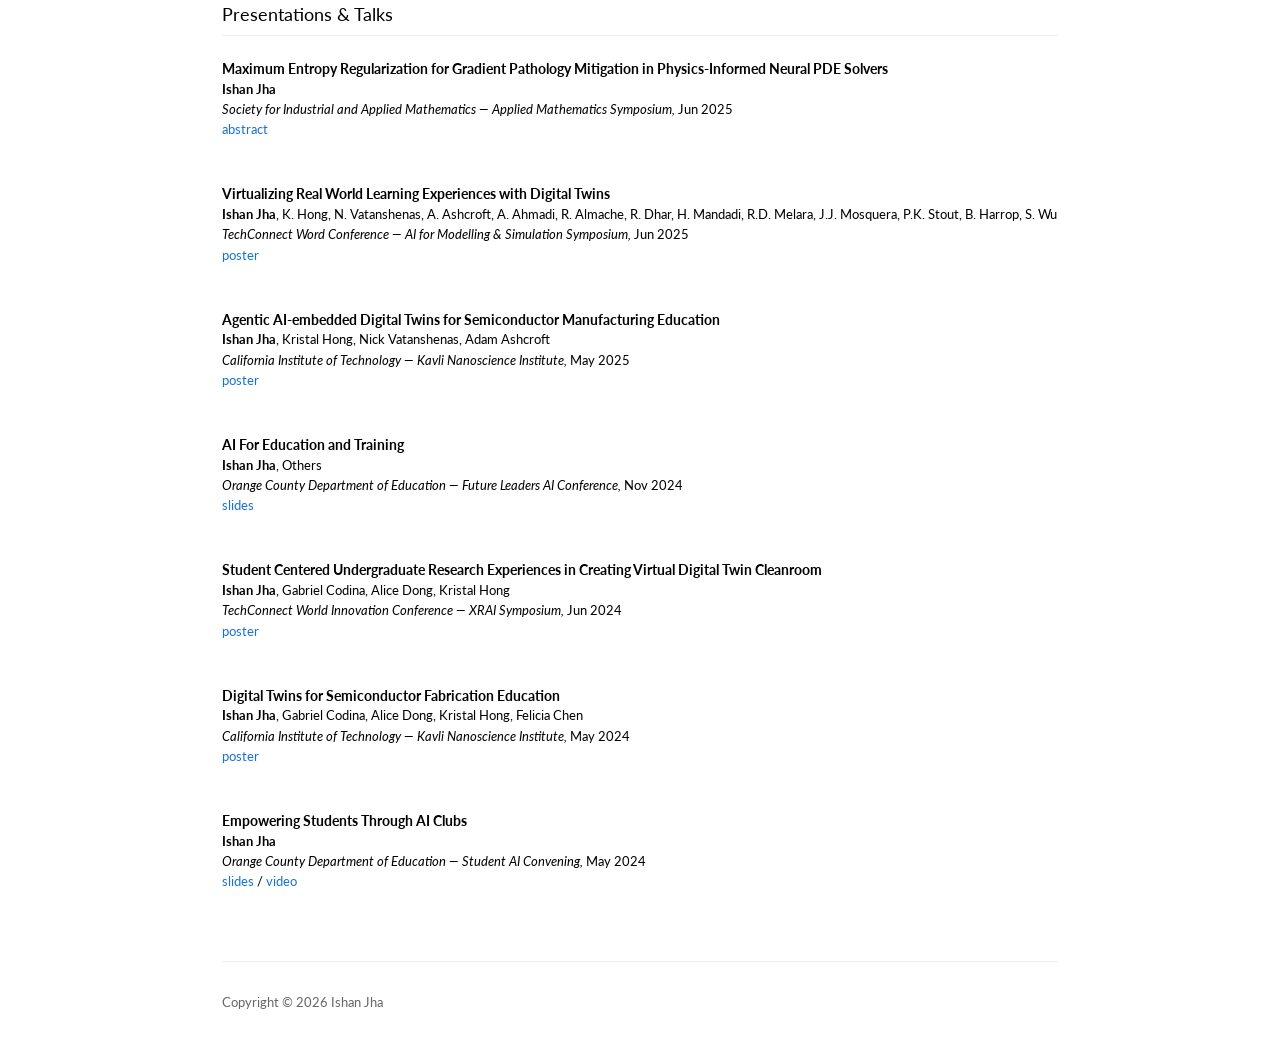
==== commit 8e4910f8: "Fix image filename case in index.html" ====
--- a/index.html
+++ b/index.html
@@ -332,7 +332,7 @@
         </div>
 
         <div class="item-row">
-            <div class="item-image"><img src="paper2.png" alt="Simulation view for Digital Twin project"></div>
+            <div class="item-image"><img src="Paper2.png" alt="Simulation view for Digital Twin project"></div>
             <div class="item-content">
                 <div class="item-title">Digital Twins for Modelling Manufacturing and Industrial Processes</div>
                 <div class="item-abstract">Using digital twin technologies, integrated into VR platforms, to support, train and develop advanced microfabrication industries. Building a community of American universities to implement DT/AI methodology.</div>
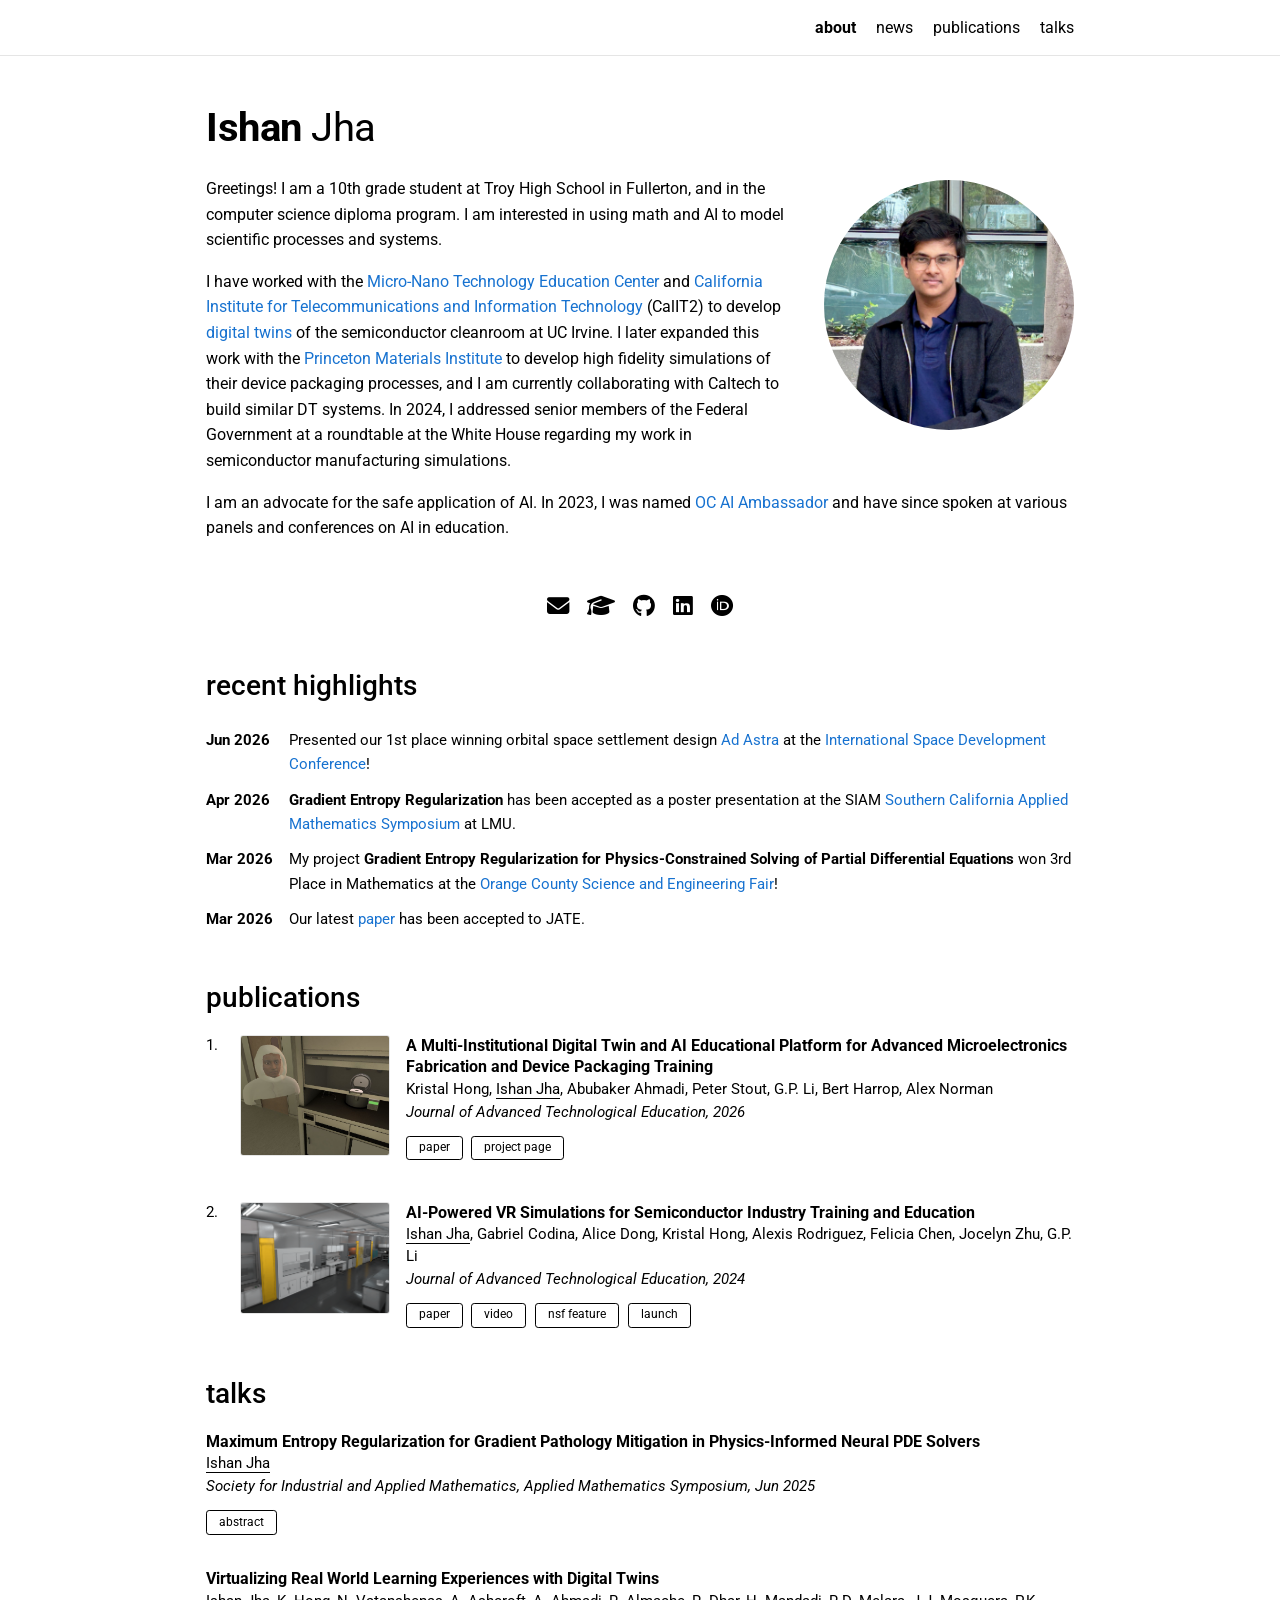
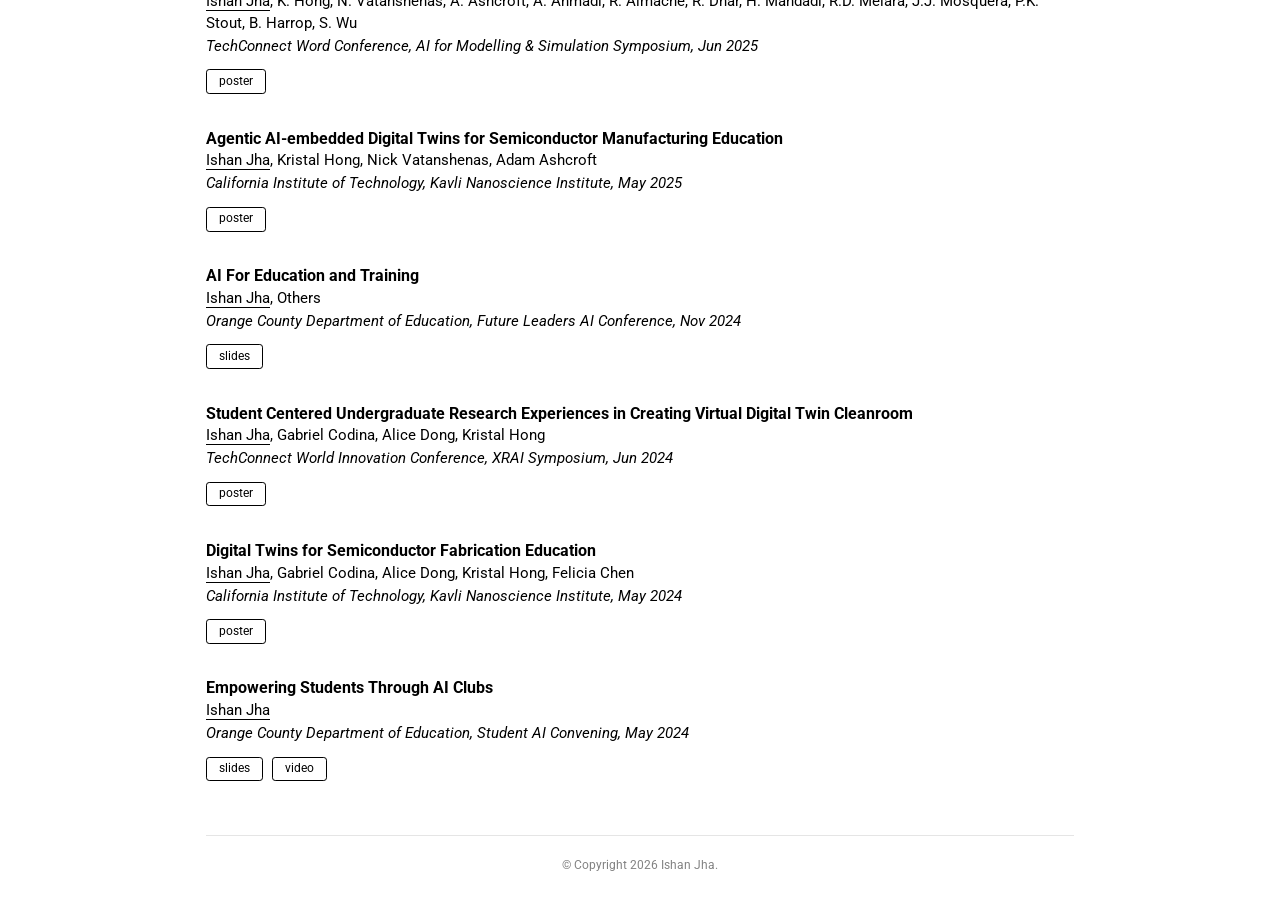
==== commit 0444a076: "Update index.html" ====
--- a/index.html
+++ b/index.html
@@ -2,21 +2,27 @@
 <html lang="en">
 <head>
     <meta charset="UTF-8">
-    <meta name="viewport" content="width=device-width, initial-scale=1.0">
+    <meta name="viewport" content="width=device-width, initial-scale=1, shrink-to-fit=no">
     <title>Ishan Jha</title>
 
-    <link href="https://fonts.googleapis.com/css2?family=Lato:ital,wght@0,300;0,400;0,700;1,400&display=swap" rel="stylesheet">
+    <!-- al-folio loads Roboto + Roboto Slab from Google Fonts -->
+    <link rel="preconnect" href="https://fonts.googleapis.com">
+    <link rel="preconnect" href="https://fonts.gstatic.com" crossorigin>
+    <link href="https://fonts.googleapis.com/css?family=Roboto:300,400,500,700|Roboto+Slab:100,300,400,500,700&display=swap" rel="stylesheet">
 
     <link rel="stylesheet" href="https://cdnjs.cloudflare.com/ajax/libs/font-awesome/6.4.0/css/all.min.css">
-    
-    <style> 
+
+    <style>
+        /* ==========================================================
+           Theme variables (al-folio structure, blue instead of purple)
+           ========================================================== */
         :root {
-            --theme-link: #1772d0; 
-            --theme-hover: #0f5ba6;
-            --text-main: #000000; 
-            --text-muted: #666666;
-            --bg-body: #ffffff;
-            --border-color: #eeeeee; 
+            --global-bg-color: #ffffff;
+            --global-text-color: #000000;
+            --global-text-color-light: #828282;
+            --global-theme-color: #1772d0;   /* was purple in al-folio */
+            --global-hover-color: #0f5ba6;
+            --global-divider-color: rgba(0, 0, 0, 0.1);
         }
 
         * {
@@ -25,239 +31,345 @@
             padding: 0;
         }
 
+        html {
+            font-size: 16px;
+            scroll-behavior: smooth;
+        }
+
         body {
-            font-family: 'Lato', Verdana, Helvetica, sans-serif;
-            font-size: 14px;
-            color: var(--text-main);
-            line-height: 1.4;
-            background: var(--bg-body);
+            /* al-folio's base stack: system UI first, Roboto as the web fallback */
+            font-family: -apple-system, BlinkMacSystemFont, "Segoe UI", Roboto, Oxygen,
+                         Ubuntu, Cantarell, "Open Sans", "Helvetica Neue", sans-serif;
+            font-size: 1rem;
+            font-weight: 400;
+            line-height: 1.6;
+            color: var(--global-text-color);
+            background-color: var(--global-bg-color);
+            padding-top: 56px;
+            padding-bottom: 2rem;
             -webkit-font-smoothing: antialiased;
+        }
+
+        .container {
             max-width: 900px;
             margin: 0 auto;
-            padding: 2rem;
+            padding: 0 1rem;
         }
 
         a {
-            color: var(--theme-link); 
-            text-decoration: none; 
-            transition: color 0.2s ease-in-out; 
-        }
-        
-        a:hover {
-            text-decoration: underline; 
+            color: var(--global-theme-color);
+            text-decoration: none;
+        }
+
+        a:hover,
+        a:focus-visible {
+            color: var(--global-hover-color);
+            text-decoration: underline;
         }
 
         p {
             margin-bottom: 1rem;
-            text-align: left; 
-        }
-
-  
-        .top-nav {
-            display: flex;
-            justify-content: center;
-            gap: 2rem;
-            margin-bottom: 3rem;
-            padding-bottom: 1rem;
-            border-bottom: 1px solid var(--border-color);
-        }
-
-        .top-nav a {
-            color: var(--text-muted);
-            font-weight: 400;
-        }
-
-        .top-nav a:hover {
-            color: var(--text-main);
-            text-decoration: none;
-        }
-
-
-        .intro-container {
+        }
+
+        h1, h2, h3 {
+            font-weight: 500;
+            line-height: 1.2;
+            scroll-margin-top: 72px;
+        }
+
+        /* ==========================================================
+           Fixed top navigation
+           ========================================================== */
+        .navbar {
+            position: fixed;
+            top: 0;
+            left: 0;
+            right: 0;
+            height: 56px;
+            background-color: rgba(255, 255, 255, 0.95);
+            -webkit-backdrop-filter: saturate(180%) blur(8px);
+            backdrop-filter: saturate(180%) blur(8px);
+            border-bottom: 1px solid var(--global-divider-color);
+            z-index: 1000;
+        }
+
+        .navbar .container {
             display: flex;
             align-items: center;
-            gap: 50px;
-            margin-bottom: 3rem;
-        }
-
-        .intro-text {
-            flex: 2;
-        }
-
-        .intro-image {
-            flex: 1;
-            text-align: center;
-        }
-
-        .intro-name {
-            font-size: 1.98rem;
+            justify-content: flex-end;
+            height: 100%;
+        }
+
+        .navbar-nav {
+            display: flex;
+            align-items: center;
+            gap: 1.25rem;
+            list-style: none;
+        }
+
+        .nav-link {
+            color: var(--global-text-color);
+            font-size: 1rem;
             font-weight: 400;
-            margin-bottom: 1rem;
-            color: #000;
-            text-align: center;
-        }
-
-        .social-icons {
-            text-align: center;
-            margin-top: 1.5rem;
-            font-size: 1.5rem;
-        }
-
-        .social-icons a {
-            color: var(--theme-link);
-            margin: 0 10px;
-            transition: color 0.2s ease;
-        }
-
-
-        .profile-pic {
+        }
+
+        .nav-link:hover {
+            color: var(--global-theme-color);
+            text-decoration: none;
+        }
+
+        .nav-item.active .nav-link {
+            font-weight: 700;
+        }
+
+        /* ==========================================================
+           About header + profile
+           ========================================================== */
+        .post-header {
+            margin: 3rem 0 1.5rem;
+        }
+
+        .post-title {
+            font-size: 2.5rem;
+            font-weight: 400;
+            letter-spacing: -0.5px;
+        }
+
+        .post-title strong {
+            font-weight: 700;
+        }
+
+        .post-description {
+            margin-top: 0.4rem;
+            font-size: 1.15rem;
+            color: var(--global-text-color-light);
+        }
+
+        .profile {
+            float: right;
+            width: 34%;
+            max-width: 250px;
+            margin: 0.25rem 0 1.5rem 2rem;
+        }
+
+        .profile img {
             width: 100%;
-            max-width: 250px;
-            aspect-ratio: 1 / 1; 
+            aspect-ratio: 1 / 1;
             border-radius: 50%;
             object-fit: cover;
         }
 
-        /* Section Headers */
-        h2 {
-            font-size: 1.11rem;
-            font-weight: 400;
-            margin-top: 3rem;
-            margin-bottom: 1.5rem;
-            color: #000;
-            border-bottom: 1px solid var(--border-color);
-            padding-bottom: 0.5rem;
-        }
-
-        /* News List */
-        .news-list {
-            margin-bottom: 2rem;
-        }
-
-        .news-item {
+        .clearfix::after {
+            content: "";
+            display: block;
+            clear: both;
+        }
+
+        /* ==========================================================
+           Section headings
+           ========================================================== */
+        h2.section-title {
+            font-size: 1.75rem;
+            font-weight: 500;
+            margin: 2.75rem 0 1.25rem;
+        }
+
+        h2.section-title a {
+            color: inherit;
+        }
+
+        h2.section-title a:hover {
+            color: var(--global-theme-color);
+            text-decoration: none;
+        }
+
+        /* ==========================================================
+           News table
+           ========================================================== */
+        table.news {
+            width: 100%;
+            border-collapse: collapse;
+            margin-bottom: 1rem;
+        }
+
+        table.news th {
+            width: 1%;
+            white-space: nowrap;
+            text-align: left;
+            vertical-align: top;
+            font-weight: 700;
+            font-size: 0.95rem;
+            padding: 0.35rem 1rem 0.35rem 0;
+        }
+
+        table.news td {
+            vertical-align: top;
+            font-size: 0.95rem;
+            padding: 0.35rem 0;
+        }
+
+        /* ==========================================================
+           Bibliography (publications) and talks
+           ========================================================== */
+        ol.bibliography {
+            list-style: none;
+            counter-reset: bib;
+            padding-left: 0;
+        }
+
+        ol.bibliography > li {
+            counter-increment: bib;
             display: flex;
-            gap: 1.5rem;
-            margin-bottom: 0.75rem;
-            font-size: 0.89rem;
-        }
-
-        .news-date {
-            flex: 0 0 80px;
-            font-weight: 700;
-            color: var(--text-muted);
-        }
-
-        .news-content {
-            flex: 1;
-        }
-
-    
-        .item-row {
-            display: flex;
-            gap: 20px;
-            margin-bottom: 2.5rem;
             align-items: flex-start;
-        }
-
-        .item-image {
-            flex: 0 0 160px; 
-        }
-
-        .item-image img {
+            gap: 1rem;
+            margin-bottom: 2.25rem;
+        }
+
+        ol.bibliography > li::before {
+            content: counter(bib) ".";
+            flex: 0 0 1.1rem;
+            font-size: 0.95rem;
+            line-height: 1.4;
+        }
+
+        .preview {
+            flex: 0 0 150px;
+        }
+
+        .preview img {
             width: 100%;
             height: auto;
-        }
-
-        .item-content {
-            flex: 1;
-        }
-
-        
-        .item-title {
-            font-size: 0.87rem;
+            border: 1px solid var(--global-divider-color);
+            border-radius: 3px;
+        }
+
+        .entry-body {
+            flex: 1 1 auto;
+            min-width: 0;
+        }
+
+        .title {
+            font-size: 1rem;
             font-weight: 700;
-            margin-bottom: 0.1rem;
+            line-height: 1.35;
+        }
+
+        .title a {
+            color: var(--global-text-color);
+        }
+
+        .title a:hover {
+            color: var(--global-theme-color);
+            text-decoration: none;
+        }
+
+        .author {
+            font-size: 0.95rem;
+            line-height: 1.45;
+        }
+
+        .author .self {
+            font-style: normal;
+            border-bottom: 1px solid var(--global-text-color);
+        }
+
+        .periodical {
+            font-size: 0.95rem;
+            font-style: italic;
+        }
+
+        .links {
+            margin-top: 0.55rem;
+        }
+
+        .links a.btn {
+            display: inline-block;
+            font-size: 0.75rem;
             line-height: 1.3;
-        }
-        
-        .item-title a {
-            color: var(--theme-link);
+            padding: 0.22rem 0.75rem;
+            margin: 0 0.3rem 0.35rem 0;
+            color: var(--global-text-color);
+            border: 1px solid var(--global-text-color);
+            border-radius: 0.2rem;
+        }
+
+        .links a.btn:hover {
+            color: var(--global-theme-color);
+            border-color: var(--global-theme-color);
             text-decoration: none;
         }
-        
-        .item-title a:hover {
-            text-decoration: underline;
-        }
-
-        /* Authors Styling */
-        .item-authors {
-            font-size: 0.84rem;
-            margin-bottom: 0.1rem;
-            color: var(--text-main);
-        }
-
-        .author-highlight {
-            font-weight: 700;
-            color: var(--text-main);
-        }
-
-        /* Venue Styling */
-        .item-venue {
-            font-size: 0.84rem;
-            font-style: italic;
-            margin-bottom: 0.1rem;
-            color: var(--text-main);
-        }
-        
-        .item-venue span.date {
-            font-style: normal;
-            font-weight: 400;
-            color: var(--text-main); 
-        }
-
-        /* Links Styling */
-        .item-links {
-            font-size: 0.824rem;
-            margin-bottom: 0.4rem;
-        }
-
-        /* Abstract Styling */
-        .item-abstract {
-            font-size: 0.80rem;
-            color: var(--text-main); 
-            margin-top: 0.4rem;
-            text-align: left; 
-        }
-
-        /* Footer */
+
+        .talks .entry {
+            margin-bottom: 1.75rem;
+        }
+
+        /* ==========================================================
+           Social icons + footer
+           ========================================================== */
+        .social {
+            text-align: center;
+            margin: 2rem 0 0.5rem;
+        }
+
+        .social .contact-icons {
+            font-size: 1.4rem;
+        }
+
+        .social .contact-icons a {
+            color: var(--global-text-color);
+            margin: 0 0.4rem;
+        }
+
+        .social .contact-icons a:hover {
+            color: var(--global-theme-color);
+            text-decoration: none;
+        }
+
         footer {
-            margin-top: 4rem;
-            padding-top: 2rem;
-            border-top: 1px solid var(--border-color);
+            margin-top: 3rem;
+            padding-top: 1.25rem;
+            border-top: 1px solid var(--global-divider-color);
             text-align: center;
-            color: var(--text-muted);
-            font-size: 0.8rem;
-        }
-
-        /* Mobile Responsiveness */
-        @media (max-width: 768px) {
-            .intro-container {
-                flex-direction: column-reverse;
-                text-align: center;
-                gap: 2rem;
-            }
-            .intro-text p {
-                text-align: left;
-            }
-            .item-row {
-                flex-direction: column;
-                gap: 15px;
-            }
-            .item-image {
-                flex: none;
-                width: 100%;
+            font-size: 0.75rem;
+            color: var(--global-text-color-light);
+        }
+
+        /* ==========================================================
+           Responsive
+           ========================================================== */
+        @media (max-width: 700px) {
+            .navbar-nav {
+                gap: 0.9rem;
+            }
+
+            .nav-link {
+                font-size: 0.9rem;
+            }
+
+            .post-title {
+                font-size: 2rem;
+            }
+
+            .profile {
+                float: none;
+                width: 60%;
                 max-width: 200px;
-                margin: 0 auto;
+                margin: 0 auto 1.5rem;
+            }
+
+            ol.bibliography > li {
+                flex-wrap: wrap;
+            }
+
+            .preview {
+                flex: 0 0 100%;
+                max-width: 200px;
+            }
+        }
+
+        @media (prefers-reduced-motion: reduce) {
+            html {
+                scroll-behavior: auto;
             }
         }
     </style>
@@ -265,204 +377,179 @@
 <body>
 
     <!-- TOP NAVIGATION -->
-    <nav class="top-nav">
-        <a href="#news">News</a>
-        <a href="#research">Research</a>
-        <a href="#publications">Publications</a>
-        <a href="#presentations">Presentations</a>
+    <nav class="navbar">
+        <div class="container">
+            <ul class="navbar-nav">
+                <li class="nav-item active"><a class="nav-link" href="#top">about</a></li>
+                <li class="nav-item"><a class="nav-link" href="#news">news</a></li>
+                <li class="nav-item"><a class="nav-link" href="#publications">publications</a></li>
+                <li class="nav-item"><a class="nav-link" href="#talks">talks</a></li>
+            </ul>
+        </div>
     </nav>
 
-    <!-- INTRO SECTION -->
-    <div class="intro-container">
-        <div class="intro-text">
-            <h1 class="intro-name">Ishan Jha</h1>
-            
-            <p>Greetings! I am a 10th grade student at Troy High School in Fullerton, and in the computer science diploma program. I am interested in using math and AI to model scientific processes and systems.</p>
-            <p>I have worked with the <a href="https://micronanoeducation.org" target="_blank">Micro-Nano Technology Education Center</a> and <a href="https://www.calit2.uci.edu" target="_blank"> California Institute for Telecommunications and Information Technology</a> (CalIT2) the to develop <a href="https://en.wikipedia.org/wiki/Simulations_and_games_in_industry_education" target="_blank">digital twins</a> of the semiconductor cleanroom at UC Irvine. I later expanded this work with the <a href="https://materials.princeton.edu" target="_blank">Princeton Materials Institute</a> to develop high fidelity simulations of their device packaging processes, and I am currently collaborating with Caltech to build similar DT systems. In 2024, I addressed senior members of the Federal Government at a roundtable at the White House regarding my work in semicondcutor manufacturing simulations.</p>
-            <p>I am an advocate for the safe application of AI. In 2023, I was named <a href="https://ocde.us/Pages/Home.aspx" target="_blank">OC AI Ambassador</a> and have since spoken at various panels and conferences on AI in education.</p>
-
-           
-            <div class="social-icons">
-                <a href="mailto:ishanyjha@gmail.com" title="Email"><i class="fa-solid fa-envelope"></i></a>
-                <a href="https://scholar.google.com/citations?user=KJxBoMAAAAAJ&hl=en&" target="_blank" title="Google Scholar"><i class="fa-solid fa-graduation-cap"></i></a>
-                <a href="https://github.com/ishanyjha" target="_blank" title="GitHub"><i class="fa-brands fa-github"></i></a>
-                <a href="https://www.linkedin.com/in/ishan-j-871094354/" target="_blank" title="LinkedIn"><i class="fa-brands fa-linkedin"></i></a>
-                <a href="https://orcid.org/0009-0009-4202-9139" target="_blank" title="ORCID"><i class="fa-brands fa-orcid"></i></a>
+    <div class="container" id="top">
+
+        <!-- ABOUT -->
+        <article>
+            <div class="post-header">
+                <h1 class="post-title"><strong>Ishan</strong> Jha</h1>
             </div>
-        </div>
-        
-        <div class="intro-image">
-            <img src="IMG_1922.jpeg" alt="Ishan Jha" class="profile-pic">
-        </div>
+
+            <div class="profile">
+                <img src="IMG_1922.jpeg" alt="Ishan Jha">
+            </div>
+
+            <div class="post-content clearfix">
+                <p>Greetings! I am a 10th grade student at Troy High School in Fullerton, and in the computer science diploma program. I am interested in using math and AI to model scientific processes and systems.</p>
+
+                <p>I have worked with the <a href="https://micronanoeducation.org" target="_blank">Micro-Nano Technology Education Center</a> and <a href="https://www.calit2.uci.edu" target="_blank">California Institute for Telecommunications and Information Technology</a> (CalIT2) to develop <a href="https://en.wikipedia.org/wiki/Simulations_and_games_in_industry_education" target="_blank">digital twins</a> of the semiconductor cleanroom at UC Irvine. I later expanded this work with the <a href="https://materials.princeton.edu" target="_blank">Princeton Materials Institute</a> to develop high fidelity simulations of their device packaging processes, and I am currently collaborating with Caltech to build similar DT systems. In 2024, I addressed senior members of the Federal Government at a roundtable at the White House regarding my work in semiconductor manufacturing simulations.</p>
+
+                <p>I am an advocate for the safe application of AI. In 2023, I was named <a href="https://ocde.us/Pages/Home.aspx" target="_blank">OC AI Ambassador</a> and have since spoken at various panels and conferences on AI in education.</p>
+            </div>
+
+            <div class="social">
+                <div class="contact-icons">
+                    <a href="mailto:ishanyjha@gmail.com" title="Email"><i class="fa-solid fa-envelope"></i></a>
+                    <a href="https://scholar.google.com/citations?user=KJxBoMAAAAAJ&hl=en&" target="_blank" title="Google Scholar"><i class="fa-solid fa-graduation-cap"></i></a>
+                    <a href="https://github.com/ishanyjha" target="_blank" title="GitHub"><i class="fa-brands fa-github"></i></a>
+                    <a href="https://www.linkedin.com/in/ishan-j-871094354/" target="_blank" title="LinkedIn"><i class="fa-brands fa-linkedin"></i></a>
+                    <a href="https://orcid.org/0009-0009-4202-9139" target="_blank" title="ORCID"><i class="fa-brands fa-orcid"></i></a>
+                </div>
+            </div>
+
+            <!-- NEWS -->
+            <h2 class="section-title" id="news">recent highlights</h2>
+            <table class="news">
+                <tbody>
+                    <tr>
+                        <th scope="row">Jun 2026</th>
+                        <td>Presented our 1st place winning orbital space settlement design <a href="https://drive.google.com/file/d/1yrLhhtL4hJG6lbQ-jq8W8Y3J7CUIvzwR/view?usp=sharing" target="_blank">Ad Astra</a> at the <a href="https://nss.org/nss-space-settlement-contest" target="_blank">International Space Development Conference</a>!</td>
+                    </tr>
+                    <tr>
+                        <th scope="row">Apr 2026</th>
+                        <td><b>Gradient Entropy Regularization</b> has been accepted as a poster presentation at the SIAM <a href="https://www.socams.org/" target="_blank">Southern California Applied Mathematics Symposium</a> at LMU.</td>
+                    </tr>
+                    <tr>
+                        <th scope="row">Mar 2026</th>
+                        <td>My project <b>Gradient Entropy Regularization for Physics-Constrained Solving of Partial Differential Equations</b> won 3rd Place in Mathematics at the <a href="https://ocsef.org/fair/awards" target="_blank">Orange County Science and Engineering Fair</a>!</td>
+                    </tr>
+                    <tr>
+                        <th scope="row">Mar 2026</th>
+                        <td>Our latest <a href="https://zenodo.org/records/19241366" target="_blank">paper</a> has been accepted to JATE.</td>
+                    </tr>
+                </tbody>
+            </table>
+
+            <!-- PUBLICATIONS -->
+            <h2 class="section-title" id="publications">publications</h2>
+            <ol class="bibliography">
+                <li>
+                    <div class="preview">
+                        <img src="snip.JPG" alt="Paper Thumbnail">
+                    </div>
+                    <div class="entry-body">
+                        <div class="title"><a href="https://zenodo.org/records/19241366" target="_blank">A Multi-Institutional Digital Twin and AI Educational Platform for Advanced Microelectronics Fabrication and Device Packaging Training</a></div>
+                        <div class="author">Kristal Hong, <em class="self">Ishan Jha</em>, Abubaker Ahmadi, Peter Stout, G.P. Li, Bert Harrop, Alex Norman</div>
+                        <div class="periodical">Journal of Advanced Technological Education, 2026</div>
+                        <div class="links">
+                            <a class="btn" href="https://zenodo.org/records/19241366" target="_blank">paper</a>
+                            <a class="btn" href="https://ishanyjha.github.io/dtai.html" target="_blank">project page</a>
+                        </div>
+                    </div>
+                </li>
+                <li>
+                    <div class="preview">
+                        <img src="Visual1.png" alt="Paper Thumbnail">
+                    </div>
+                    <div class="entry-body">
+                        <div class="title"><a href="https://zenodo.org/records/14933891" target="_blank">AI-Powered VR Simulations for Semiconductor Industry Training and Education</a></div>
+                        <div class="author"><em class="self">Ishan Jha</em>, Gabriel Codina, Alice Dong, Kristal Hong, Alexis Rodriguez, Felicia Chen, Jocelyn Zhu, G.P. Li</div>
+                        <div class="periodical">Journal of Advanced Technological Education, 2024</div>
+                        <div class="links">
+                            <a class="btn" href="https://zenodo.org/records/14933891" target="_blank">paper</a>
+                            <a class="btn" href="https://www.youtube.com/watch?v=Ri-jqU0WzQM&t=5s" target="_blank">video</a>
+                            <a class="btn" href="https://www.nsf.gov/news/sparking-curiosity-future-semiconductor-workforce" target="_blank">nsf feature</a>
+                            <a class="btn" href="https://launch.siminsights.com?s=f70bd167-3f04-4f28-8339-7ff5fab28807" target="_blank">launch</a>
+                        </div>
+                    </div>
+                </li>
+            </ol>
+
+            <!-- TALKS -->
+            <h2 class="section-title" id="talks">talks</h2>
+            <div class="talks">
+                <div class="entry">
+                    <div class="title">Maximum Entropy Regularization for Gradient Pathology Mitigation in Physics-Informed Neural PDE Solvers</div>
+                    <div class="author"><em class="self">Ishan Jha</em></div>
+                    <div class="periodical">Society for Industrial and Applied Mathematics, Applied Mathematics Symposium, Jun 2025</div>
+                    <div class="links">
+                        <a class="btn" href="https://www.socams.org/schedule" target="_blank">abstract</a>
+                    </div>
+                </div>
+
+                <div class="entry">
+                    <div class="title">Virtualizing Real World Learning Experiences with Digital Twins</div>
+                    <div class="author"><em class="self">Ishan Jha</em>, K. Hong, N. Vatanshenas, A. Ashcroft, A. Ahmadi, R. Almache, R. Dhar, H. Mandadi, R.D. Melara, J.J. Mosquera, P.K. Stout, B. Harrop, S. Wu</div>
+                    <div class="periodical">TechConnect Word Conference, AI for Modelling &amp; Simulation Symposium, Jun 2025</div>
+                    <div class="links">
+                        <a class="btn" href="https://princeton.edu" target="_blank">poster</a>
+                    </div>
+                </div>
+
+                <div class="entry">
+                    <div class="title">Agentic AI-embedded Digital Twins for Semiconductor Manufacturing Education</div>
+                    <div class="author"><em class="self">Ishan Jha</em>, Kristal Hong, Nick Vatanshenas, Adam Ashcroft</div>
+                    <div class="periodical">California Institute of Technology, Kavli Nanoscience Institute, May 2025</div>
+                    <div class="links">
+                        <a class="btn" href="https://github.com/Ishanyjha/ishanyjha.github.io/blob/b8a08e5515cd70a42ba76ed5155820049a36e841/Poster%20for%20Caltech%202025.pdf" target="_blank">poster</a>
+                    </div>
+                </div>
+
+                <div class="entry">
+                    <div class="title">AI For Education and Training</div>
+                    <div class="author"><em class="self">Ishan Jha</em>, Others</div>
+                    <div class="periodical">Orange County Department of Education, Future Leaders AI Conference, Nov 2024</div>
+                    <div class="links">
+                        <a class="btn" href="https://docs.google.com/presentation/d/1trymELfKDnHdj340TnMqMLKF8STPKpN9xWVmITHn03Y/edit?usp=sharing" target="_blank">slides</a>
+                    </div>
+                </div>
+
+                <div class="entry">
+                    <div class="title">Student Centered Undergraduate Research Experiences in Creating Virtual Digital Twin Cleanroom</div>
+                    <div class="author"><em class="self">Ishan Jha</em>, Gabriel Codina, Alice Dong, Kristal Hong</div>
+                    <div class="periodical">TechConnect World Innovation Conference, XRAI Symposium, Jun 2024</div>
+                    <div class="links">
+                        <a class="btn" href="https://github.com/Ishanyjha/ishanyjha.github.io/blob/2c21d5897545eb75615c337f28bb3d09b966de41/UCI%20START%20Academic%20Poster%20(1).pdf" target="_blank">poster</a>
+                    </div>
+                </div>
+
+                <div class="entry">
+                    <div class="title">Digital Twins for Semiconductor Fabrication Education</div>
+                    <div class="author"><em class="self">Ishan Jha</em>, Gabriel Codina, Alice Dong, Kristal Hong, Felicia Chen</div>
+                    <div class="periodical">California Institute of Technology, Kavli Nanoscience Institute, May 2024</div>
+                    <div class="links">
+                        <a class="btn" href="https://github.com/Ishanyjha/ishanyjha.github.io/blob/2c21d5897545eb75615c337f28bb3d09b966de41/UCI%20START%20Academic%20Poster%20(1).pdf" target="_blank">poster</a>
+                    </div>
+                </div>
+
+                <div class="entry">
+                    <div class="title">Empowering Students Through AI Clubs</div>
+                    <div class="author"><em class="self">Ishan Jha</em></div>
+                    <div class="periodical">Orange County Department of Education, Student AI Convening, May 2024</div>
+                    <div class="links">
+                        <a class="btn" href="https://docs.google.com/presentation/d/1hj7_zbnqVg7TAxt5kjAVCEwvPyUrD_DBp5Ijl_JvQo8/edit?usp=sharing" target="_blank">slides</a>
+                        <a class="btn" href="https://www.youtube.com/watch?v=NugQOMaJuuw" target="_blank">video</a>
+                    </div>
+                </div>
+            </div>
+        </article>
+
+        <footer>
+            &copy; Copyright 2026 Ishan Jha.
+        </footer>
+
     </div>
-
-    <!-- NEWS SECTION -->
-    <div id="news">
-        <h2>Recent Highlights</h2>
-        <div class="news-list">
-            <div class="news-item">
-                <div class="news-date">Jun 2026</div>
-                <div class="news-content">Presented our 1st place winning orbital space settlement design <a href="https://drive.google.com/file/d/1yrLhhtL4hJG6lbQ-jq8W8Y3J7CUIvzwR/view?usp=sharing" target="_blank">Ad Astra</a> at the <a href="https://nss.org/nss-space-settlement-contest" target="_blank">International Space Development Conference</a>!</div>
-            </div>
-            <div class="news-item">
-                <div class="news-date">Apr 2026</div>
-                <div class="news-content"><b>Gradient Entropy Regularization</b> has been accepted as a poster presentation at the SIAM <a href="https://www.socams.org/" target="_blank">Southern California Applied Mathematics Symposium</a> at LMU.</div>
-            </div>        
-            <div class="news-item">
-                <div class="news-date">Mar 2026</div>
-                <div class="news-content">My project <b>Gradient Entropy Regularization for Physics-Constrained Solving of Partial Differential Equations</b> won 3rd Place in Mathematics at the <a href="https://ocsef.org/fair/awards" target="_blank">Orange County Science and Engineering Fair</a>!</div>
-            </div>
-            <div class="news-item">
-                <div class="news-date">Mar 2026</div>
-                <div class="news-content">Our latest <a href="https://zenodo.org/records/19241366" target="_blank">paper</a> has been accepted to JATE.</div>
-            </div>
-        </div>
-    </div>
-
-    <!-- RESEARCH SECTION -->
-    <div id="research">
-        <h2>Research Interests</h2>
-        
-        <div class="item-row">
-            <div class="item-image"><img src="rollout_animation.gif" alt="Visualization for Physics-Informed ML research"></div>
-            <div class="item-content">
-                <div class="item-title">Using AI to simulate physical problems</div>
-                <div class="item-abstract">Working with physics-informed neural networks and neural operators to solve problems across physics and engineering, and improving existing methods.</div>
-            </div>
-        </div>
-
-        <div class="item-row">
-            <div class="item-image"><img src="Paper2.png" alt="Simulation view for Digital Twin project"></div>
-            <div class="item-content">
-                <div class="item-title">Digital Twins for Modelling Manufacturing and Industrial Processes</div>
-                <div class="item-abstract">Using digital twin technologies, integrated into VR platforms, to support, train and develop advanced microfabrication industries. Building a community of American universities to implement DT/AI methodology.</div>
-            </div>
-        </div>
-    </div>
-
-    <!-- PUBLICATIONS SECTION -->
-    <div id="publications">
-        <h2>Publications</h2>
-
-        <div class="item-row">
-            <div class="item-image"><img src="snip.JPG" alt="Paper Thumbnail"></div>
-            <div class="item-content">
-                <!-- Title wrapped in <a> tag to match the blue linked title format exactly -->
-                <div class="item-title"><a href="https://zenodo.org/records/19241366" target="_blank">A Multi-Institutional Digital Twin and AI Educational Platform for Advanced Microelectronics Fabrication and Device Packaging Training</a></div>
-                <div class="item-authors">Kristal Hong, <span class="author-highlight">Ishan Jha</span>, Abubaker Ahmadi, Peter Stout, G.P. Li, Bert Harrop, Alex Norman</div>
-                <div class="item-venue">Journal of Advanced Technological Education, <span class="date">2026</span></div>
-                <div class="item-links">
-                    <a href="https://zenodo.org/records/19241366" target="_blank">paper</a> / 
-                    <a href="https://ishanyjha.github.io/dtai.html" target="_blank">project page</a>
-                </div>
-               
-            </div>
-        </div>
-        
-        <div class="item-row">
-            <div class="item-image"><img src="Visual1.png" alt="Paper Thumbnail"></div>
-            <div class="item-content">
-                <!-- Title wrapped in <a> tag to match the blue linked title format exactly -->
-                <div class="item-title"><a href="https://zenodo.org/records/14933891" target="_blank">AI-Powered VR Simulations for Semiconductor Industry Training and Education</a></div>
-                <div class="item-authors"><span class="author-highlight">Ishan Jha</span>, Gabriel Codina, Alice Dong, Kristal Hong, Alexis Rodriguez, Felicia Chen, Jocelyn Zhu, G.P. Li</div>
-                <div class="item-venue">Journal of Advanced Technological Education, <span class="date">2024</span></div>
-                <div class="item-links">
-                    <a href="https://zenodo.org/records/14933891" target="_blank">paper</a> / 
-                    <a href="https://www.youtube.com/watch?v=Ri-jqU0WzQM&t=5s" target="_blank">video</a> / 
-                    <a href="https://www.nsf.gov/news/sparking-curiosity-future-semiconductor-workforce" target="_blank">nsf feature</a> / 
-                    <a href="https://launch.siminsights.com?s=f70bd167-3f04-4f28-8339-7ff5fab28807" target="_blank">launch</a>
-                </div>
-               
-            </div>
-        </div>
-    </div>
-
-    <!-- PRESENTATIONS SECTION -->
-    <div id="presentations">
-        <h2>Presentations & Talks</h2>
-
-        <div class="item-row">
-            <div class="item-content">
-                <div class="item-title">Maximum Entropy Regularization for Gradient Pathology Mitigation in Physics-Informed Neural PDE Solvers</div>
-                <div class="item-authors"><span class="author-highlight">Ishan Jha</span></div>
-                <div class="item-venue">Society for Industrial and Applied Mathematics — Applied Mathematics Symposium, <span class="date">Jun 2025</span></div>
-                <div class="item-links">
-                    <a href="https://www.socams.org/schedule" target="_blank">abstract</a>
-                </div>
-            </div>
-        </div>
-        
-        <div class="item-row">
-            <div class="item-content">
-                <div class="item-title">Virtualizing Real World Learning Experiences with Digital Twins</div>
-                <div class="item-authors"><span class="author-highlight">Ishan Jha</span>, K. Hong, N. Vatanshenas, A. Ashcroft, A. Ahmadi, R. Almache, R. Dhar, H. Mandadi, R.D. Melara, J.J. Mosquera, P.K. Stout, B. Harrop, S. Wu</div>
-                <div class="item-venue">TechConnect Word Conference — AI for Modelling & Simulation Symposium, <span class="date">Jun 2025</span></div>
-                <div class="item-links">
-                    <a href="https://princeton.edu" target="_blank">poster</a>
-                </div>
-            </div>
-        </div>
-
-        <div class="item-row">
-            <div class="item-content">
-                <div class="item-title">Agentic AI-embedded Digital Twins for Semiconductor Manufacturing Education</div>
-                <div class="item-authors"><span class="author-highlight">Ishan Jha</span>, Kristal Hong, Nick Vatanshenas, Adam Ashcroft</div>
-                <div class="item-venue">California Institute of Technology — Kavli Nanoscience Institute, <span class="date">May 2025</span></div>
-                <div class="item-links">
-                    <a href="https://github.com/Ishanyjha/ishanyjha.github.io/blob/b8a08e5515cd70a42ba76ed5155820049a36e841/Poster%20for%20Caltech%202025.pdf" target="_blank">poster</a>
-                </div>
-            </div>
-        </div>
-
-        <div class="item-row">
-            <div class="item-content">
-                <div class="item-title">AI For Education and Training</div>
-                <div class="item-authors"><span class="author-highlight">Ishan Jha</span>, Others</div>
-                <div class="item-venue">Orange County Department of Education — Future Leaders AI Conference, <span class="date">Nov 2024</span></div>
-                <div class="item-links">
-                    <a href="https://docs.google.com/presentation/d/1trymELfKDnHdj340TnMqMLKF8STPKpN9xWVmITHn03Y/edit?usp=sharing" target="_blank">slides</a>
-                </div>
-            </div>
-        </div>
-
-        <div class="item-row">
-            <div class="item-content">
-                <div class="item-title">Student Centered Undergraduate Research Experiences in Creating Virtual Digital Twin Cleanroom</div>
-                <div class="item-authors"><span class="author-highlight">Ishan Jha</span>, Gabriel Codina, Alice Dong, Kristal Hong</div>
-                <div class="item-venue">TechConnect World Innovation Conference — XRAI Symposium, <span class="date">Jun 2024</span></div>
-                <div class="item-links">
-                    <a href="https://github.com/Ishanyjha/ishanyjha.github.io/blob/2c21d5897545eb75615c337f28bb3d09b966de41/UCI%20START%20Academic%20Poster%20(1).pdf" target="_blank">poster</a>
-                </div>
-            </div>
-        </div>
-
-        <div class="item-row">
-            <div class="item-content">
-                <div class="item-title">Digital Twins for Semiconductor Fabrication Education</div>
-                <div class="item-authors"><span class="author-highlight">Ishan Jha</span>, Gabriel Codina, Alice Dong, Kristal Hong, Felicia Chen</div>
-                <div class="item-venue">California Institute of Technology — Kavli Nanoscience Institute, <span class="date">May 2024</span></div>
-                <div class="item-links">
-                    <a href="https://github.com/Ishanyjha/ishanyjha.github.io/blob/2c21d5897545eb75615c337f28bb3d09b966de41/UCI%20START%20Academic%20Poster%20(1).pdf" target="_blank">poster</a>
-                </div>
-            </div>
-        </div>
-
-        <div class="item-row">
-            <div class="item-content">
-                <div class="item-title">Empowering Students Through AI Clubs</div>
-                <div class="item-authors"><span class="author-highlight">Ishan Jha</span></div>
-                <div class="item-venue">Orange County Department of Education — Student AI Convening, <span class="date">May 2024</span></div>
-                <div class="item-links">
-                    <a href="https://docs.google.com/presentation/d/1hj7_zbnqVg7TAxt5kjAVCEwvPyUrD_DBp5Ijl_JvQo8/edit?usp=sharing" target="_blank">slides</a> / 
-                    <a href="https://www.youtube.com/watch?v=NugQOMaJuuw" target="_blank">video</a>
-                </div>
-            </div>
-        </div>
-    </div>
-
-    <footer>
-        <p>Copyright &copy; 2026 Ishan Jha</p>
-    </footer>
 
 </body>
 </html>
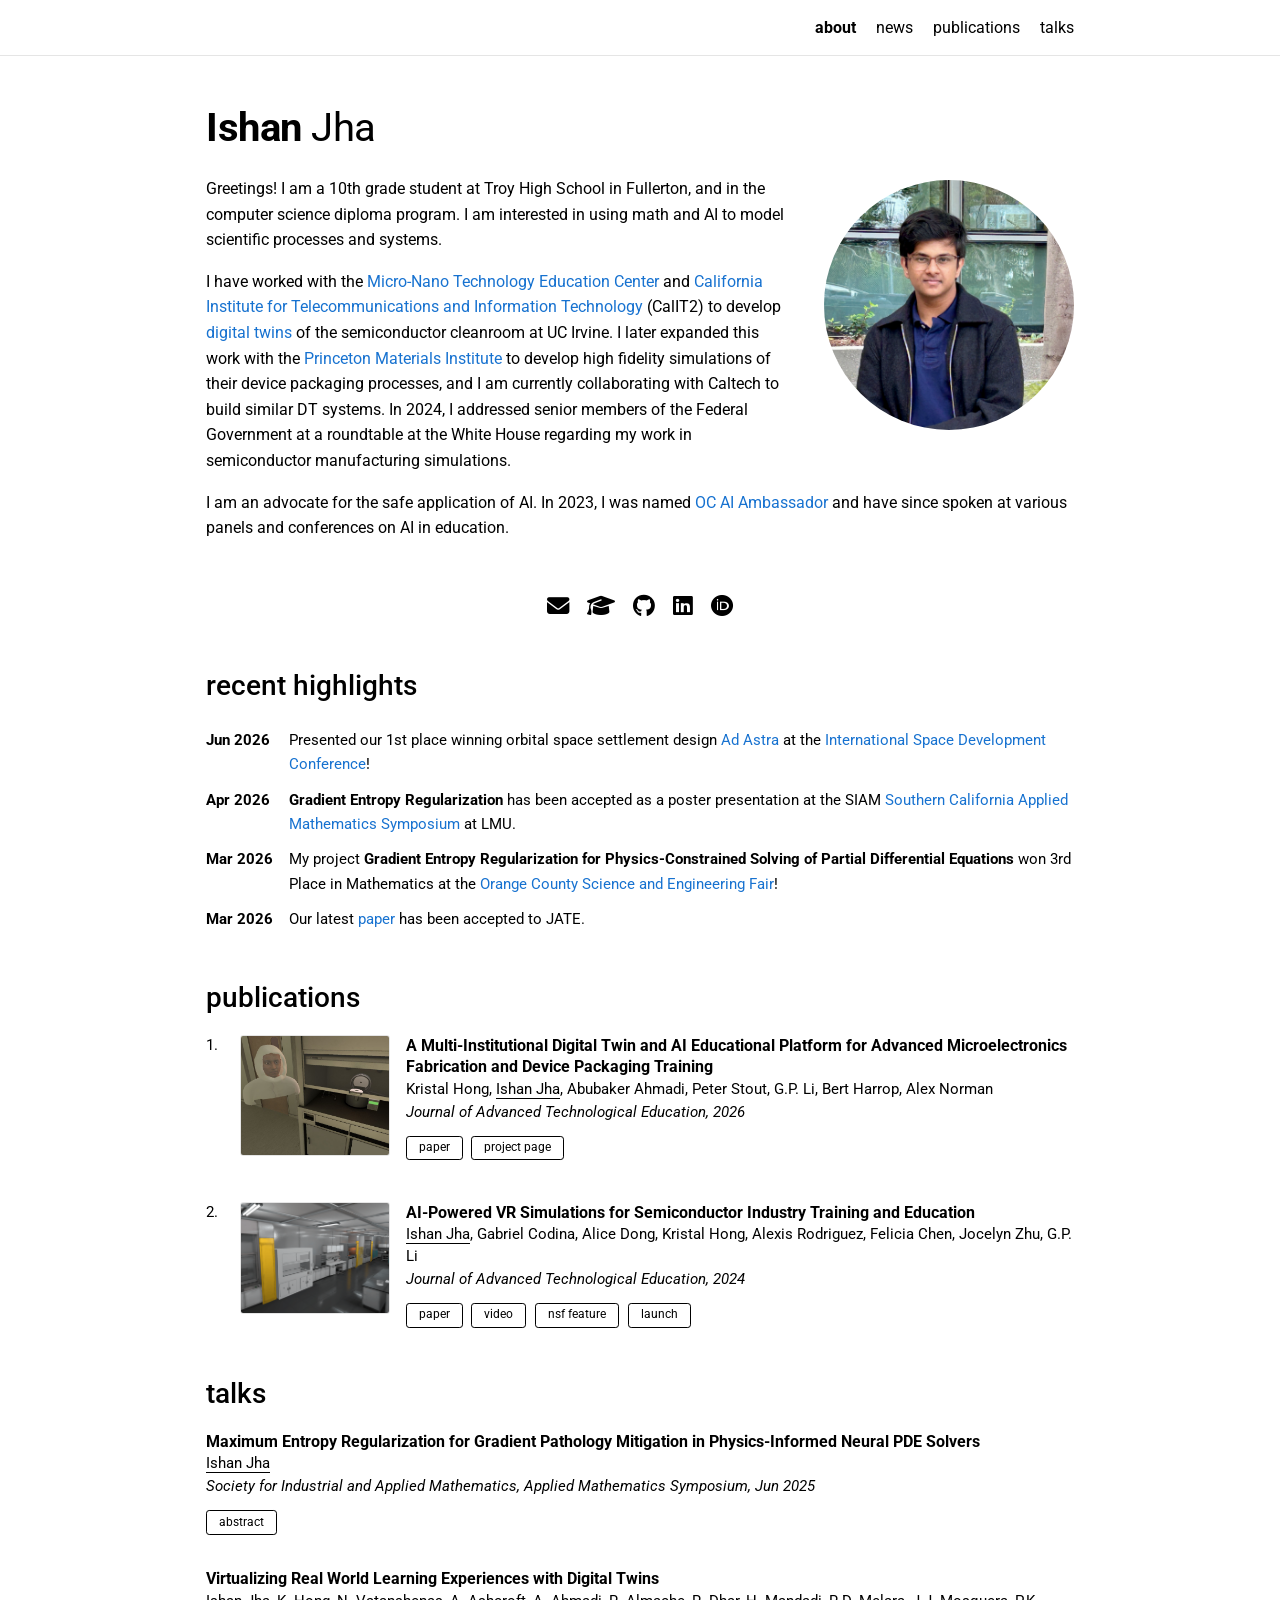
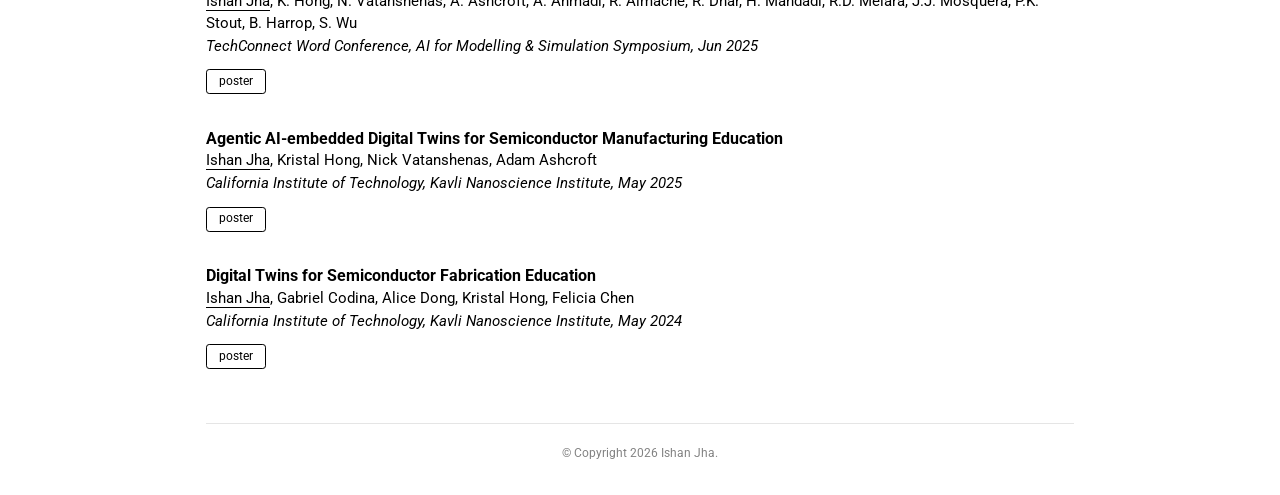
==== commit 0145c49b: "Remove AI education entries from index.html Removed multiple entries related to AI education and tra" ====
--- a/index.html
+++ b/index.html
@@ -506,23 +506,6 @@
                     </div>
                 </div>
 
-                <div class="entry">
-                    <div class="title">AI For Education and Training</div>
-                    <div class="author"><em class="self">Ishan Jha</em>, Others</div>
-                    <div class="periodical">Orange County Department of Education, Future Leaders AI Conference, Nov 2024</div>
-                    <div class="links">
-                        <a class="btn" href="https://docs.google.com/presentation/d/1trymELfKDnHdj340TnMqMLKF8STPKpN9xWVmITHn03Y/edit?usp=sharing" target="_blank">slides</a>
-                    </div>
-                </div>
-
-                <div class="entry">
-                    <div class="title">Student Centered Undergraduate Research Experiences in Creating Virtual Digital Twin Cleanroom</div>
-                    <div class="author"><em class="self">Ishan Jha</em>, Gabriel Codina, Alice Dong, Kristal Hong</div>
-                    <div class="periodical">TechConnect World Innovation Conference, XRAI Symposium, Jun 2024</div>
-                    <div class="links">
-                        <a class="btn" href="https://github.com/Ishanyjha/ishanyjha.github.io/blob/2c21d5897545eb75615c337f28bb3d09b966de41/UCI%20START%20Academic%20Poster%20(1).pdf" target="_blank">poster</a>
-                    </div>
-                </div>
 
                 <div class="entry">
                     <div class="title">Digital Twins for Semiconductor Fabrication Education</div>
@@ -533,15 +516,6 @@
                     </div>
                 </div>
 
-                <div class="entry">
-                    <div class="title">Empowering Students Through AI Clubs</div>
-                    <div class="author"><em class="self">Ishan Jha</em></div>
-                    <div class="periodical">Orange County Department of Education, Student AI Convening, May 2024</div>
-                    <div class="links">
-                        <a class="btn" href="https://docs.google.com/presentation/d/1hj7_zbnqVg7TAxt5kjAVCEwvPyUrD_DBp5Ijl_JvQo8/edit?usp=sharing" target="_blank">slides</a>
-                        <a class="btn" href="https://www.youtube.com/watch?v=NugQOMaJuuw" target="_blank">video</a>
-                    </div>
-                </div>
             </div>
         </article>
 
